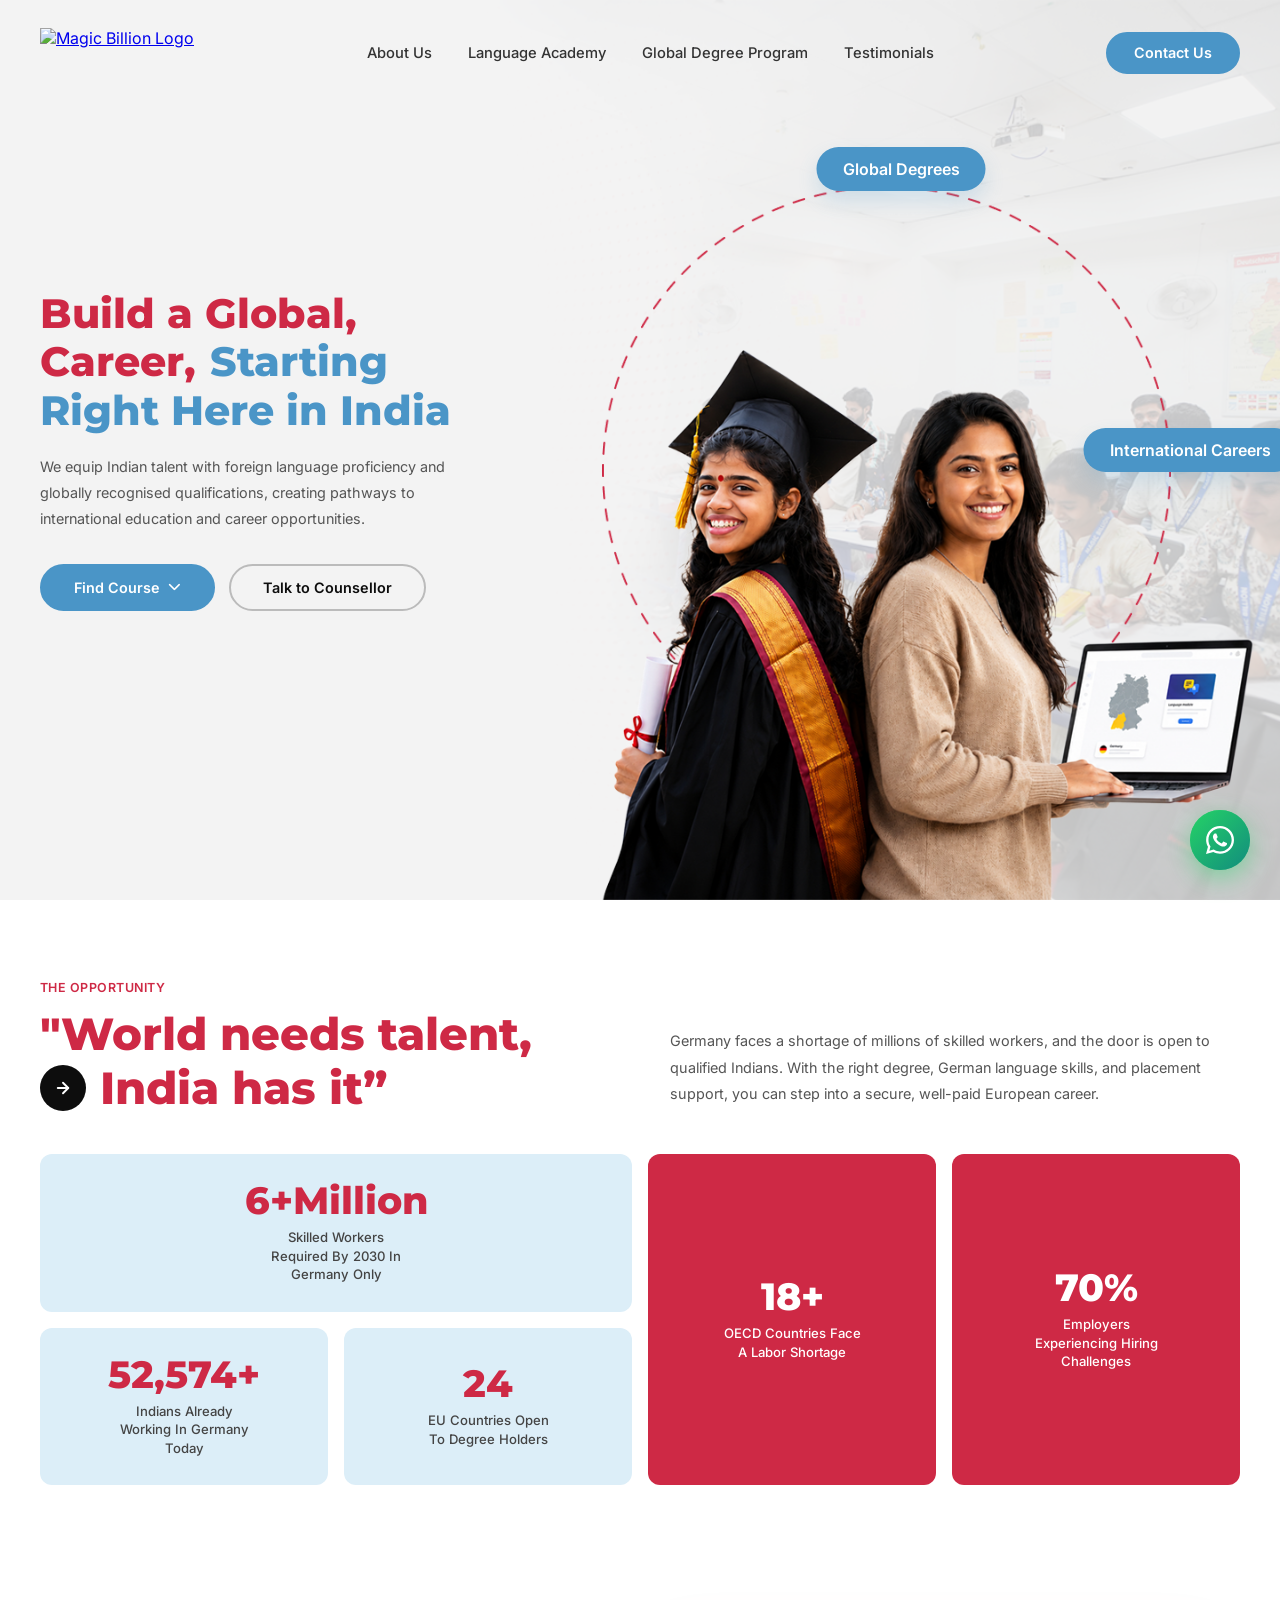
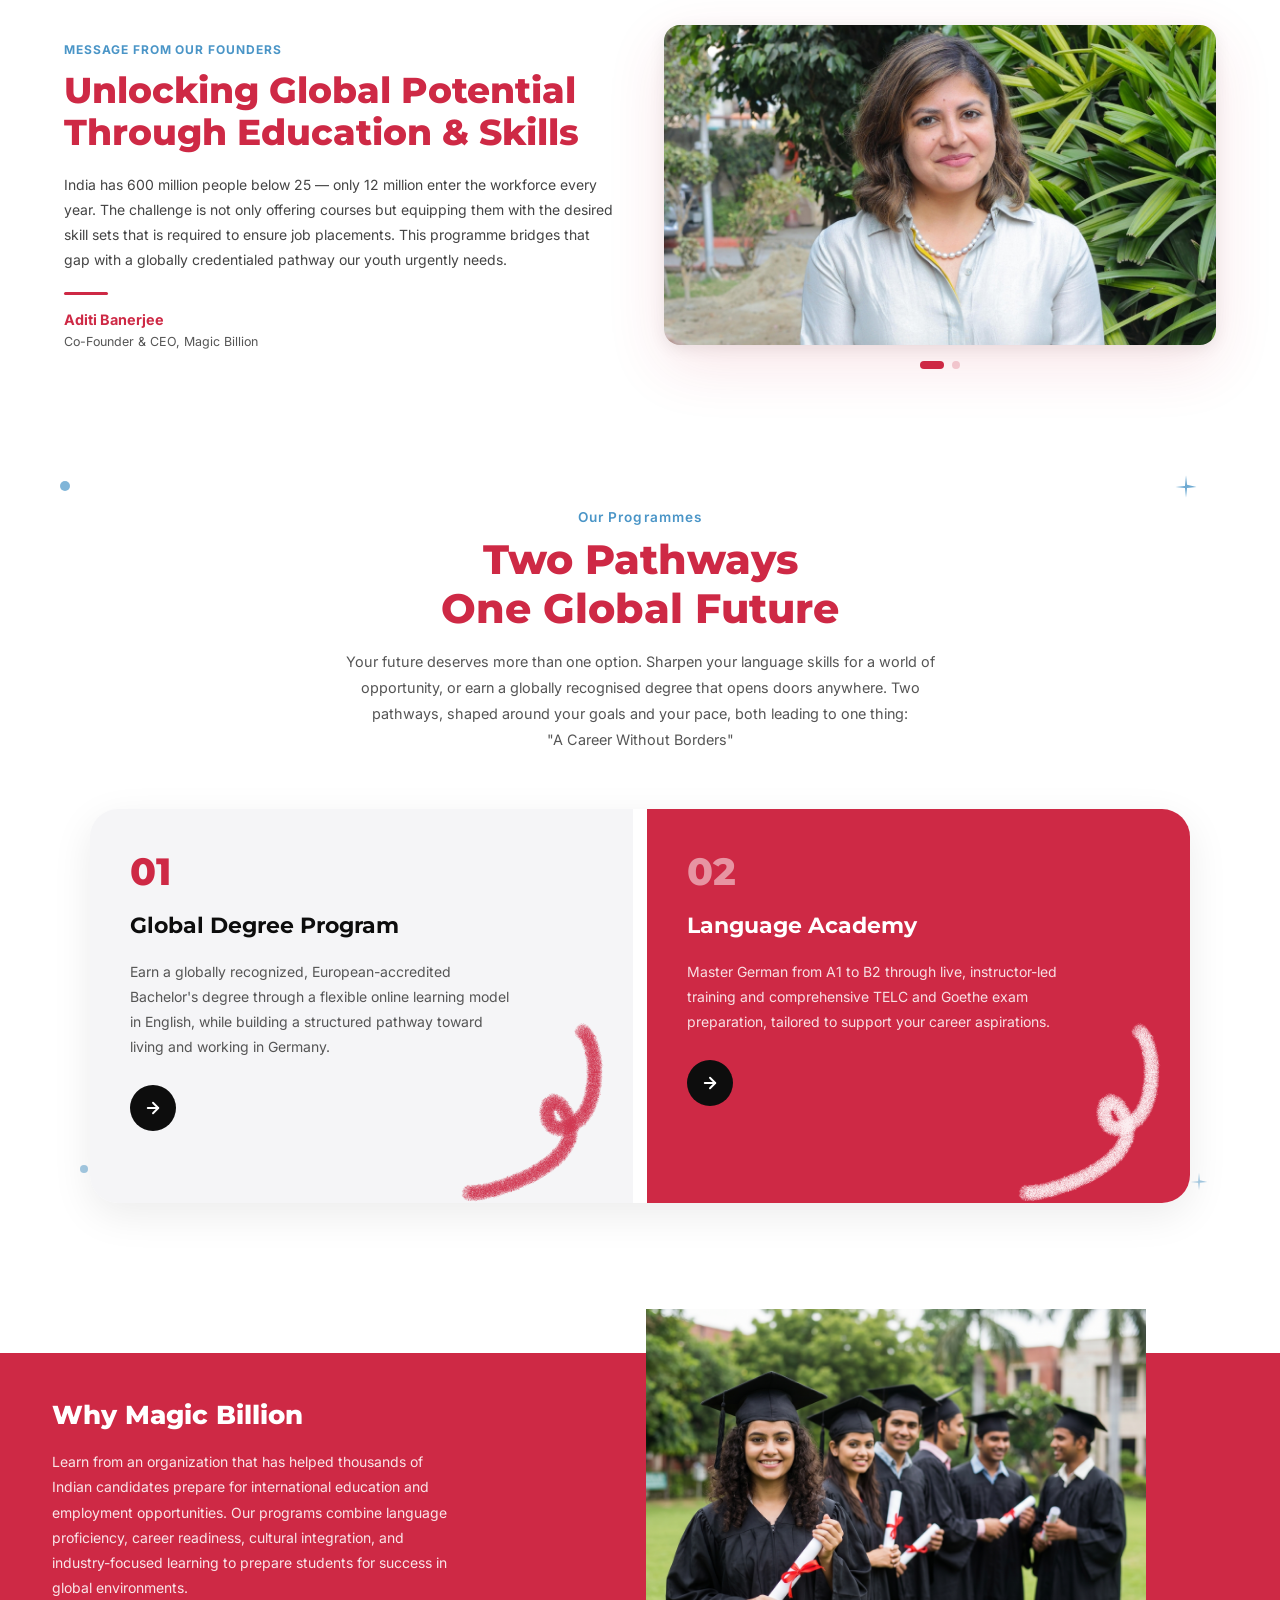
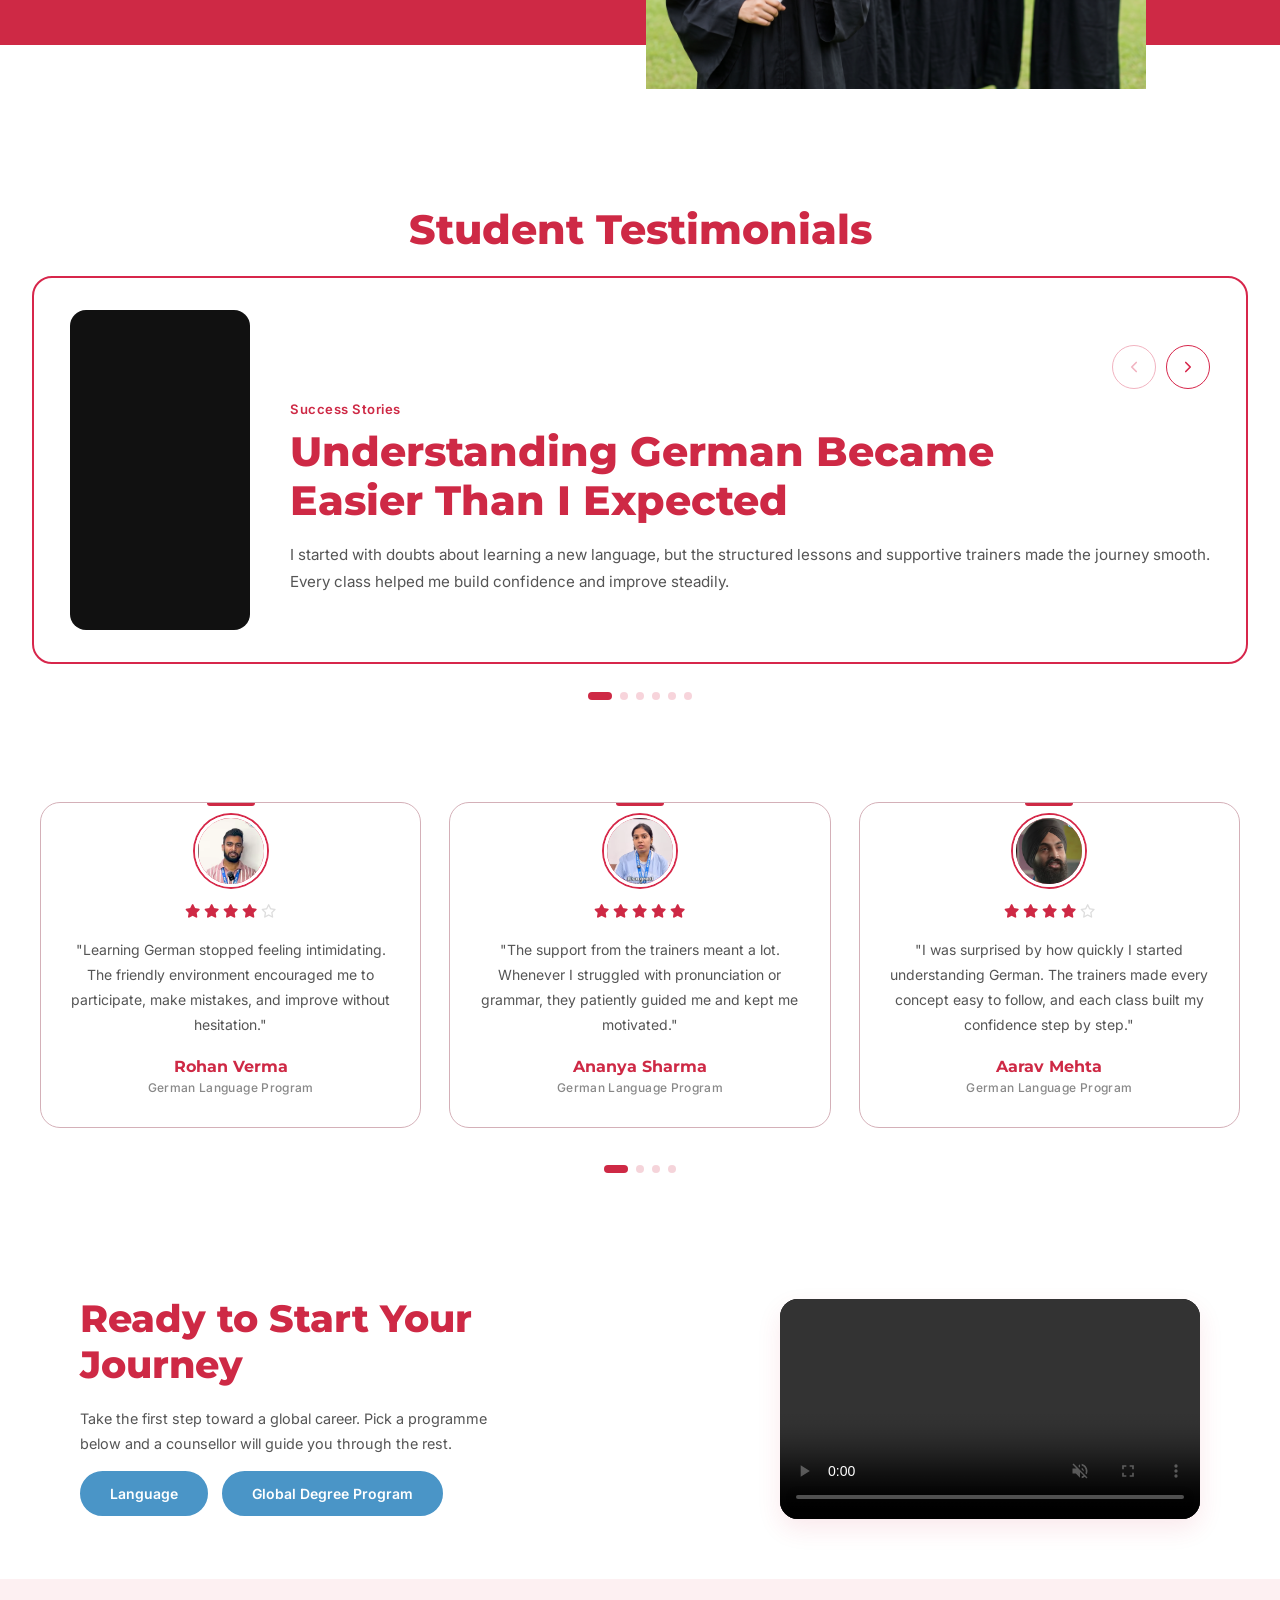
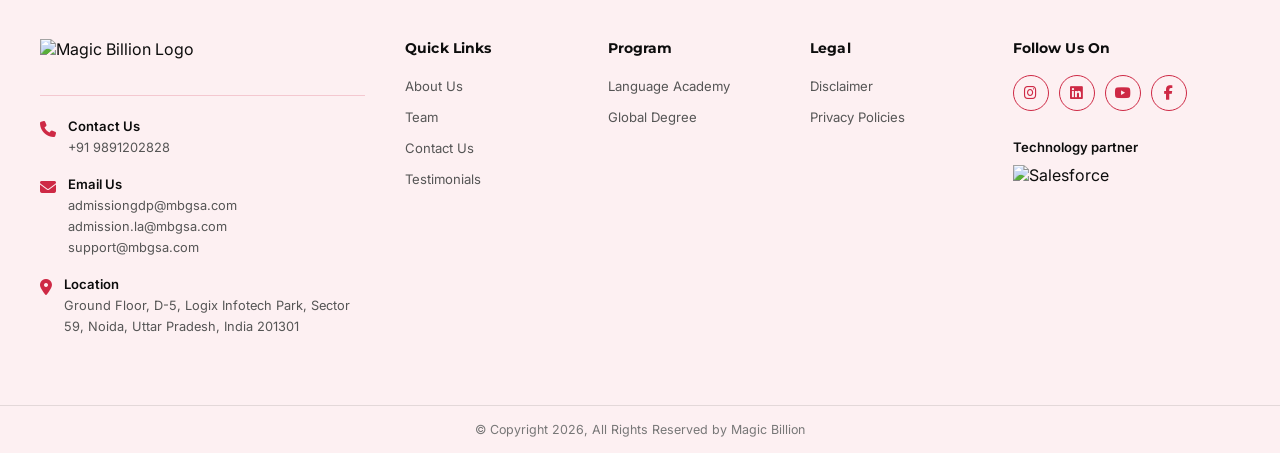
==== index.html @ 0ed4efcb "first commit" ====
<!doctype html>
<html lang="en">
  <head>
    <meta charset="UTF-8" />
    <meta name="viewport" content="width=device-width, initial-scale=1.0" />
    <title>MAGIC BILLION</title>
    <link rel="stylesheet" href="/CSS//style.css" />
    <link rel="stylesheet" href="./CSS/whatsapp.css" />
    <link rel="icon" type="image/x-icon" href="/assets/images/fab-icon2.png" />
    <!-- FontAwesome 6 (Free CDN) -->
    <link
      rel="stylesheet"
      href="https://cdnjs.cloudflare.com/ajax/libs/font-awesome/6.5.0/css/all.min.css"
      integrity="sha512-Avb2QiuDEEvB4bZJYdft2mNjVShBftLdPG8FJ0V7irTLQ8Uo0qcPxh4Plq7G5tGm0rU+1SPhVotteLpBERwTkw=="
      crossorigin="anonymous"
      referrerpolicy="no-referrer"
    />
  </head>
  <body>
    <!-- ===== NAVBAR ===== -->
    <header class="navbar" id="navbar">
      <div class="nav-container">
        <a href="/index.html" class="nav-logo">
          <img
            src="https://i.ibb.co/XxrznBX9/Layer-4.png"
            alt="Magic Billion Logo"
          />
        </a>

        <nav class="nav-links" id="navLinks">
          <a href="/about.html" class="nav-link">About Us</a>
          <a href="/language.html" class="nav-link">Language Academy</a>
          <a href="/global-degree.html" class="nav-link"
            >Global Degree Program</a
          >
          <a href="/testimonials.html" class="nav-link">Testimonials</a>
        </nav>

        <div class="nav-right">
          <a href="/contact.html" class="btn-contact">Contact Us</a>
          <button
            class="hamburger"
            id="hamburger"
            aria-label="Toggle menu"
            aria-expanded="false"
          >
            <span class="bar"></span>
            <span class="bar"></span>
            <span class="bar"></span>
          </button>
        </div>
      </div>

      <div class="mobile-menu" id="mobileMenu">
        <a href="/about.html" class="mobile-link">About Us</a>
        <a href="/language.html" class="mobile-link">Language Academy</a>
        <a href="/global-degree.html" class="mobile-link"
          >Global Degree Program</a
        >
        <a href="/testimonials.html" class="mobile-link">Testimonials</a>
        <a href="/contact.html" class="btn-contact mobile-cta">Contact Us</a>
      </div>
    </header>

    <!-- ===== HERO ===== -->
    <section class="hero" id="home">
      <img
        class="hero-bg-img"
        src="./assets/images/Hero-img-new.png"
        alt=""
        aria-hidden="true"
      />
      <div class="hero-container">
        <!-- Text content -->
        <div class="hero-content">
          <h1 class="hero-title">
            <span class="title-red">Build a Global,</span>
            <span class="title-line">
              <span class="title-red">Career, </span>
              <span class="title-blue inline-blue">Starting</span>
            </span>
            <span class="title-blue title-blue-block">Right Here in India</span>
          </h1>
          <p class="hero-desc">
            We equip Indian talent with foreign language proficiency and
            globally recognised qualifications, creating pathways to
            international education and career opportunities.
          </p>
          <div class="hero-actions">
            <div class="dropdown-wrapper">
              <button class="btn-primary dropdown-trigger">
                Find Course
                <i class="fa-solid fa-chevron-down dropdown-arrow"></i>
              </button>
              <div class="dropdown-menu">
                <a href="/language.html" class="dropdown-item"
                  >Language Academy</a
                >
                <a href="/global-degree.html" class="dropdown-item"
                  >Global Degree Program</a
                >
              </div>
            </div>
            <a href="#brochure" class="btn-outline">Talk to Counsellor</a>
          </div>
        </div>

        <!-- Absolute Images Container (matches 1440x808 logic) -->
        <div class="hero-images">
          <img
            class="hero-ellipse"
            src="./assets/images/hero-Ellipse 201.png"
            alt="Ellipse Background"
          />
          <img
            class="hero-girls"
            src="./assets/images/hero-2.png"
            alt="Students"
          />

          <div class="floating-badge badge-top">Global Degrees</div>
          <div class="floating-badge badge-bottom">International Careers</div>
        </div>
      </div>
    </section>

    <!-- ============================
     OPPORTUNITY SECTION
     ============================ -->
    <section class="opportunity" id="opportunity">
      <div class="opportunity-container">
        <div class="opportunity-top">
          <div class="opportunity-left">
            <p class="opportunity-label">The Opportunity</p>
            <h2 class="opportunity-heading">
              <span class="opp-line1"> "World needs talent,</span>
              <span class="opp-line2">
                <span class="opportunity-arrow-btn" aria-label="Learn more">
                  <svg
                    width="18"
                    height="18"
                    viewBox="0 0 24 24"
                    fill="none"
                    stroke="currentColor"
                    stroke-width="2.5"
                    stroke-linecap="round"
                    stroke-linejoin="round"
                    aria-hidden="true"
                  >
                    <line x1="5" y1="12" x2="19" y2="12" />
                    <polyline points="12 5 19 12 12 19" />
                  </svg>
                </span>
                India has it”
              </span>
            </h2>
          </div>
          <div class="opportunity-right">
            <p class="opportunity-desc">
              Germany faces a shortage of millions of skilled workers, and the
              door is open to qualified Indians. With the right degree, German
              language skills, and placement support, you can step into a
              secure, well-paid European career.
            </p>
          </div>
        </div>

        <!-- Stats Grid — data-target = final number, data-suffix = text after -->
        <div class="opportunity-stats" id="oppStats">
          <div
            class="stat-card stat-card-large"
            data-target="7"
            data-suffix="+Million"
          >
            <span class="stat-number">7+M</span>
            <span class="stat-label"
              >Skilled Workers Required By 2030 In Germany Only</span
            >
          </div>

          <div
            class="stat-card stat-red stat-card-red-tall-1"
            data-target="20"
            data-suffix="+"
          >
            <span class="stat-number">20+</span>
            <span class="stat-label">OECD Countries Face A Labor Shortage</span>
          </div>

          <div
            class="stat-card stat-red stat-card-red-tall-2"
            data-target="80"
            data-suffix="%"
          >
            <span class="stat-number">80%</span>
            <span class="stat-label"
              >Employers Experiencing Hiring Challenges</span
            >
          </div>

          <div
            class="stat-card stat-card-sm-1"
            data-target="60000"
            data-suffix="+"
          >
            <span class="stat-number">60,000+</span>
            <span class="stat-label"
              >Indians Already Working In Germany Today</span
            >
          </div>

          <div class="stat-card stat-card-sm-2" data-target="27" data-suffix="">
            <span class="stat-number">27</span>
            <span class="stat-label">EU Countries Open To Degree Holders</span>
          </div>
        </div>
      </div>
    </section>

    <!-- ============================
    FOUNDERS SECTION
    ============================ -->
    <section class="founders" id="founders">
      <div class="founders-container">
        <!-- Left: Text Content -->
        <div class="founders-content">
          <!-- Founder 1 (default visible) -->
          <div class="founder-slide active" data-founder="0">
            <p class="founders-label">Message from Our Founders</p>
            <h2 class="founders-heading">
              Unlocking Global Potential <br />Through Education & Skills
            </h2>
            <p class="founders-desc">
              India has 600 million people below 25 — only 12 million enter the
              workforce every year. The challenge is not only offering courses
              but equipping them with the desired skill sets that is required to
              ensure job placements. This programme bridges that gap with a
              globally credentialed pathway our youth urgently needs.
            </p>
            <div class="founders-divider"></div>
            <div class="founders-author">
              <p class="founders-author-name">Aditi Banerjee</p>
              <p class="founders-author-role">
                Co-Founder &amp; CEO, Magic Billion
              </p>
            </div>
          </div>

          <!-- Founder 2 (hidden initially) -->
          <div class="founder-slide" data-founder="1">
            <p class="founders-label">Message from Our Founders</p>
            <h2 class="founders-heading">From India to the World</h2>
            <p class="founders-desc">
              India’s greatest strength is its people. Through language
              training, globally recognised education pathways, and
              industry-aligned skills, MB Global Skills Academy is enabling
              Indian talent to unlock opportunities beyond borders and build
              successful global careers.
            </p>
            <div class="founders-divider"></div>
            <div class="founders-author">
              <p class="founders-author-name">Basab Banerjee</p>
              <p class="founders-author-role">Co-Founder and President</p>
            </div>
          </div>
        </div>

        <!-- Right: Image + Dots below image -->
        <div class="founders-right-col">
          <div class="founders-image-wrap">
            <img
              src="/assets/images/Homepage_Aditi.JPG.jpg"
              alt="Aditi Banerjee - Co-Founder & CEO"
              class="founders-img founder-img active"
              data-img="0"
            />
            <img
              src="/assets/images/Homepage_Basab.jpg"
              alt="Rahul Mehta - Co-Founder & COO"
              class="founders-img founder-img"
              data-img="1"
            />
          </div>

          <!-- Dots — directly under image -->
          <div class="founders-dots">
            <button
              class="founder-dot active"
              data-dot="0"
              aria-label="Founder 1"
            ></button>
            <button
              class="founder-dot"
              data-dot="1"
              aria-label="Founder 2"
            ></button>
          </div>
        </div>
      </div>
    </section>

    <!--  -->
    <!-- ===== OUR PROGRAMMES SECTION ===== -->
    <section class="programmes" id="programmes">
      <!-- Decorative bg dots & star -->
      <span class="prog-dot prog-dot--tl"></span>
      <span class="prog-star prog-star--tr"></span>
      <span class="prog-dot prog-dot--bl"></span>
      <span class="prog-star prog-star--br"></span>

      <!-- Section Header -->
      <div class="prog-header">
        <p class="prog-label">Our Programmes</p>
        <h2 class="prog-title">
          Two Pathways<br />
          One Global Future
        </h2>
        <p class="prog-desc">
          Your future deserves more than one option. Sharpen your language
          skills for a world of opportunity, or earn a globally recognised
          degree that opens doors anywhere. Two pathways, shaped around your
          goals and your pace, both leading to one thing: <br />
          "A Career Without Borders"
        </p>
      </div>

      <!-- Cards Grid -->
      <div class="prog-grid">
        <!-- Card 1 — Light -->
        <div class="prog-card prog-card--light" data-index="0">
          <span class="card-number">01</span>
          <h3 class="card-title">Global Degree Program</h3>
          <p class="card-desc">
            Earn a globally recognized, European-accredited Bachelor's degree
            through a flexible online learning model in English, while building
            a structured pathway toward living and working in Germany.
          </p>
          <a
            href="/global-degree.html"
            class="opportunity-arrow-btn"
            aria-label="Learn more"
          >
            <svg
              width="18"
              height="18"
              viewBox="0 0 24 24"
              fill="none"
              stroke="currentColor"
              stroke-width="2.5"
              stroke-linecap="round"
              stroke-linejoin="round"
              aria-hidden="true"
            >
              <line x1="5" y1="12" x2="19" y2="12" />
              <polyline points="12 5 19 12 12 19" />
            </svg>
          </a>
          <div class="card-deco card-deco--1">
            <!-- Pink (default) -->
            <img
              src="/assets/images/Vector1.png"
              alt=""
              aria-hidden="true"
              class="deco-pink"
            />
            <!-- White (hover) -->
            <img
              src="/assets//images//Vector2.png"
              alt=""
              aria-hidden="true"
              class="deco-white"
            />
          </div>
        </div>

        <!-- Card 2 — Dark Red -->
        <div class="prog-card prog-card--dark" data-index="1">
          <span class="card-number">02</span>
          <h3 class="card-title">Language Academy</h3>
          <p class="card-desc">
            Master German from A1 to B2 through live, instructor-led training
            and comprehensive TELC and Goethe exam preparation, tailored to
            support your career aspirations.
          </p>
          <a
            href="/language.html"
            class="opportunity-arrow-btn"
            aria-label="Learn more"
          >
            <svg
              width="18"
              height="18"
              viewBox="0 0 24 24"
              fill="none"
              stroke="currentColor"
              stroke-width="2.5"
              stroke-linecap="round"
              stroke-linejoin="round"
              aria-hidden="true"
            >
              <line x1="5" y1="12" x2="19" y2="12" />
              <polyline points="12 5 19 12 12 19" />
            </svg>
          </a>
          <div class="card-deco card-deco--2">
            <img src="/assets//images//Vector2.png" alt="" aria-hidden="true" />
          </div>
        </div>
      </div>
    </section>

    <!-- ===== TRAINED BY MAGIC BILLION SECTION ===== -->
    <section class="trained" id="trained">
      <div class="trained-inner">
        <!-- LEFT: Text -->
        <div class="trained-content">
          <h2 class="trained-title">Why Magic Billion</h2>
          <p class="trained-desc">
            Learn from an organization that has helped thousands of Indian
            candidates prepare for international education and employment
            opportunities. Our programs combine language proficiency, career
            readiness, cultural integration, and industry-focused learning to
            prepare students for success in global environments.
          </p>
        </div>

        <!-- RIGHT: Image overflows top & bottom -->
        <div class="trained-image-wrap">
          <div class="trained-image-card">
            <img
              src="./assets/images/Why-Magic-Billion.jpeg"
              alt="Why Magic Billion"
              loading="lazy"
              decoding="async"
            />
          </div>
        </div>
      </div>
    </section>

    <!-- ===== TESTIMONIALS SECTION HEADER ===== -->
    <div class="testi-top testi-top-home">
      <!-- <span class="testi-subtitle">REAL STUDENT EXPERIENCES</span> -->
      <h2 class="testi-title">Student Testimonials</h2>
    </div>

    <!-- ===== SUCCESS STORIES SECTION ===== -->
    <section class="success" id="success">
      <!-- Slider Wrapper -->
      <div class="success-slider-wrap">
        <div class="success-track" id="successTrack">
          <!-- Card 1 -->
          <div class="success-inner">
            <div class="success-image-wrap">
              <div class="success-image-card success-reel-card">
                <iframe
                  src="https://player.cloudinary.com/embed/?cloud_name=dzy3mvh80&public_id=IMG_3016_dtev8q&autoplay=true&muted=true"
                  allow="autoplay; encrypted-media"
                  allowfullscreen
                  loading="lazy"
                ></iframe>
              </div>
            </div>
            <div class="success-content">
              <p class="success-label">Success Stories</p>
              <h2 class="success-title">
                Understanding German Became <br />
                Easier Than I Expected
              </h2>
              <p class="success-desc">
                I started with doubts about learning a new language, but the
                structured lessons and supportive trainers made the journey
                smooth. Every class helped me build confidence and improve
                steadily.
              </p>
            </div>
          </div>

          <!-- Card 2 -->
          <div class="success-inner">
            <div class="success-image-wrap">
              <div class="success-image-card success-reel-card">
                <iframe
                  src="https://www.youtube.com/embed/yTDrbA5cePo?autoplay=0&mute=1&loop=1&playlist=yTDrbA5cePo&controls=0&rel=0&modestbranding=1"
                  allow="autoplay; encrypted-media"
                  allowfullscreen
                  loading="lazy"
                ></iframe>
              </div>
            </div>
            <div class="success-content">
              <p class="success-label">Success Stories</p>
              <h2 class="success-title">
                Trainer Support Made <br />
                All the Difference
              </h2>
              <p class="success-desc">
                Whenever I faced challenges with pronunciation or grammar, the
                trainers were there to guide me. Their encouragement kept me
                motivated and helped me stay consistent throughout the course.
              </p>
            </div>
          </div>

          <!-- Card 3 -->
          <div class="success-inner">
            <div class="success-image-wrap">
              <div class="success-image-card success-reel-card">
                <iframe
                  src="https://www.youtube.com/embed/nFE0VmYFvIM?autoplay=0&mute=1&loop=1&playlist=nFE0VmYFvIM&controls=0&rel=0&modestbranding=1"
                  allow="autoplay; encrypted-media"
                  allowfullscreen
                  loading="lazy"
                ></iframe>
              </div>
            </div>
            <div class="success-content">
              <p class="success-label">Success Stories</p>
              <h2 class="success-title">
                German No Longer <br />
                Felt Intimidating
              </h2>
              <p class="success-desc">
                The welcoming learning environment allowed me to participate
                freely and learn from mistakes. Over time, I became much more
                comfortable speaking and understanding German.
              </p>
            </div>
          </div>

          <!-- Card 4 -->
          <div class="success-inner">
            <div class="success-image-wrap">
              <div class="success-image-card success-reel-card">
                <iframe
                  src="https://www.youtube.com/embed/po0BgbBHqmY?autoplay=0&mute=1&loop=1&playlist=po0BgbBHqmY&controls=0&rel=0&modestbranding=1"
                  allow="autoplay; encrypted-media"
                  allowfullscreen
                  loading="lazy"
                ></iframe>
              </div>
            </div>
            <div class="success-content">
              <p class="success-label">Success Stories</p>
              <h2 class="success-title">
                Every Class Was <br />
                Engaging and Practical
              </h2>
              <p class="success-desc">
                The sessions were interactive, focused on real communication,
                and filled with valuable trainer feedback. Learning never felt
                repetitive, which kept me excited for every class.
              </p>
            </div>
          </div>

          <!-- Card 5 -->
          <div class="success-inner">
            <div class="success-image-wrap">
              <div class="success-image-card success-reel-card">
                <iframe
                  src="https://www.youtube.com/embed/KmkssqXBVro?autoplay=0&mute=1&loop=1&playlist=KmkssqXBVro&controls=0&rel=0&modestbranding=1"
                  allow="autoplay; encrypted-media"
                  allowfullscreen
                  loading="lazy"
                ></iframe>
              </div>
            </div>
            <div class="success-content">
              <p class="success-label">Success Stories</p>
              <h2 class="success-title">
                A Personal <br />
                Learning Experience
              </h2>
              <p class="success-desc">
                What stood out most was the genuine attention given to every
                learner. The trainers cared about our progress and provided
                guidance that made the journey feel truly personal.
              </p>
            </div>
          </div>

          <!-- Card 6 -->
          <div class="success-inner">
            <div class="success-image-wrap">
              <div class="success-image-card success-reel-card">
                <iframe
                  src="https://www.youtube.com/embed/arVuvFxpikQ?autoplay=0&mute=1&loop=1&playlist=arVuvFxpikQ&controls=0&rel=0&modestbranding=1"
                  allow="autoplay; encrypted-media"
                  allowfullscreen
                  loading="lazy"
                ></iframe>
              </div>
            </div>
            <div class="success-content">
              <p class="success-label">Success Stories</p>
              <h2 class="success-title">
                The Progress Was <br />
                Worth Every Effort
              </h2>
              <p class="success-desc">
                Looking back at where I started, the improvement is remarkable.
                With the right guidance and consistent practice, I gained the
                confidence to communicate in German effectively.
              </p>
            </div>
          </div>
        </div>
        <!-- end track -->
      </div>
      <!-- end slider-wrap -->

      <!-- Dots -->
      <div class="success-dots" id="successDots"></div>
    </section>
    <!-- ===== END SUCCESS STORIES SECTION ===== -->

    <!-- ===== TESTIMONIALS SECTION ===== -->
    <section class="testi-section" id="testimonials">
      <!-- Slider Wrapper -->
      <div class="testi-slider-wrap">
        <div class="testi-track" id="testiTrack">
          <!-- Card 1 -->
          <div class="testi-card">
            <div class="testi-avatar">
              <img src="assets/images/Rohan Verma.png" alt="Rohan Verma" />
            </div>
            <div class="testi-stars">
              <i class="fa-solid fa-star"></i><i class="fa-solid fa-star"></i>
              <i class="fa-solid fa-star"></i><i class="fa-solid fa-star"></i>
              <i class="fa-regular fa-star"></i>
            </div>
            <p class="testi-quote">
              "Learning German stopped feeling intimidating. The friendly
              environment encouraged me to participate, make mistakes, and
              improve without hesitation."
            </p>
            <h4 class="testi-name">Rohan Verma</h4>
            <span class="testi-role">German Language Program</span>
          </div>

          <!-- Card 2 -->
          <div class="testi-card">
            <div class="testi-avatar">
              <img src="assets/images/Ananya Sharma.png" alt="Ananya Sharma" />
            </div>

            <div class="testi-stars">
              <i class="fa-solid fa-star"></i><i class="fa-solid fa-star"></i>
              <i class="fa-solid fa-star"></i><i class="fa-solid fa-star"></i>
              <i class="fa-solid fa-star"></i>
            </div>
            <p class="testi-quote">
              "The support from the trainers meant a lot. Whenever I struggled
              with pronunciation or grammar, they patiently guided me and kept
              me motivated."
            </p>
            <h4 class="testi-name">Ananya Sharma</h4>
            <span class="testi-role">German Language Program</span>
          </div>

          <!-- Card 3 -->
          <div class="testi-card">
            <div class="testi-avatar">
              <img src="assets/images/Aarav Mehta.png" alt="Aarav Mehta" />
            </div>
            <div class="testi-stars">
              <i class="fa-solid fa-star"></i><i class="fa-solid fa-star"></i>
              <i class="fa-solid fa-star"></i><i class="fa-solid fa-star"></i>
              <i class="fa-regular fa-star"></i>
            </div>
            <p class="testi-quote">
              "I was surprised by how quickly I started understanding German.
              The trainers made every concept easy to follow, and each class
              built my confidence step by step."
            </p>
            <h4 class="testi-name">Aarav Mehta</h4>
            <span class="testi-role">German Language Program</span>
          </div>

          <!-- Card 4 -->
          <div class="testi-card">
            <div class="testi-avatar">
              <img src="assets/images/Priya Kapoor.png" alt="Priya Kapoor" />
            </div>

            <div class="testi-stars">
              <i class="fa-solid fa-star"></i><i class="fa-solid fa-star"></i>
              <i class="fa-solid fa-star"></i><i class="fa-solid fa-star"></i>
              <i class="fa-solid fa-star"></i>
            </div>
            <p class="testi-quote">
              "I actually looked forward to every class. The interactive
              sessions and practical speaking exercises kept me engaged
              throughout my learning journey."
            </p>
            <h4 class="testi-name">Priya Kapoor</h4>
            <span class="testi-role">German Language Program</span>
          </div>

          <!-- Card 5 -->
          <div class="testi-card">
            <div class="testi-avatar">
              <img src="assets/images/Kunal Singh.png" alt="Kunal Singh" />
            </div>

            <div class="testi-stars">
              <i class="fa-solid fa-star"></i><i class="fa-solid fa-star"></i>
              <i class="fa-solid fa-star"></i><i class="fa-solid fa-star"></i>
              <i class="fa-regular fa-star"></i>
            </div>
            <p class="testi-quote">
              "The journey felt personal, not just academic. The trainers
              genuinely cared about our progress and supported us at every
              stage."
            </p>
            <h4 class="testi-name">Kunal Singh</h4>
            <span class="testi-role">German Language Program</span>
          </div>

          <!-- Card 6 -->
          <div class="testi-card">
            <div class="testi-avatar">
              <img src="assets/images/Anmol’s.png" alt="Anmol" />
            </div>
            <div class="testi-stars">
              <i class="fa-solid fa-star"></i><i class="fa-solid fa-star"></i>
              <i class="fa-solid fa-star"></i><i class="fa-solid fa-star"></i>
              <i class="fa-solid fa-star"></i>
            </div>
            <p class="testi-quote">
              "When I compare myself to day one, the difference is incredible. I
              can now understand and communicate in German with much greater
              confidence."
            </p>
            <h4 class="testi-name">Anmol</h4>
            <span class="testi-role">German Language Program</span>
          </div>
        </div>
      </div>

      <!-- Dots only -->
      <div
        class="testi-dots"
        id="testiDots"
        aria-label="Slider navigation"
      ></div>
    </section>
    <!-- ===== END TESTIMONIALS SECTION ===== -->

    <!-- ===== READY TO START SECTION ===== -->
    <section class="journey" id="journey">
      <div class="journey-inner">
        <!-- LEFT: Text + Buttons -->
        <div class="journey-content">
          <h2 class="journey-title">Ready to Start Your Journey</h2>
          <p class="journey-desc">
            Take the first step toward a global career. Pick a programme below
            and a counsellor will guide you through the rest.
          </p>
          <!-- <p class="journey-pick">Pick a program to learn more.</p> -->
          <div class="journey-actions">
            <a href="language.html" class="journey-btn">Language</a>
            <a href="global-degree.html" class="journey-btn"
              >Global Degree Program</a
            >
          </div>
        </div>

        <!-- RIGHT: YouTube Video Card -->
        <div class="journey-card">
          <video autoplay muted loop playsinline controls class="journey-video">
            <source
              src="https://res.cloudinary.com/dpdn7kzll/video/upload/v1780924872/READY_TO_START_YOUR_JOURNEY_1_eqjsy1.mp4"
              type="video/mp4"
            />
          </video>
        </div>
      </div>
    </section>
    <!-- ===== END READY TO START SECTION ===== -->

    <!-- ===== FOOTER ===== -->
    <footer class="footer">
      <div class="footer-container">
        <!-- Col 1: Brand -->
        <div class="footer-brand">
          <div class="footer-logo-wrap">
            <img
              src="https://i.ibb.co/XxrznBX9/Layer-4.png"
              alt="Magic Billion Logo"
              class="footer-logo-img"
            />
          </div>
          <div class="footer-divider"></div>

          <div class="footer-contact-item">
            <!-- Phone icon (FontAwesome) -->
            <i class="fa-solid fa-phone footer-icon"></i>
            <div>
              <span class="footer-contact-label">Contact Us</span>
              <span class="footer-contact-val">
                <a
                  href="tel:+919891202828"
                  class="cfs-info-val"
                  style="color: inherit; text-decoration: none"
                >
                  +91 9891202828
                </a></span
              >
            </div>
          </div>
          <div class="footer-contact-item">
            <!-- Email icon (FontAwesome) -->
            <i class="fa-solid fa-envelope footer-icon"></i>
            <div>
              <span class="footer-contact-label">Email Us</span>
              <span class="footer-contact-val">
                <a
                  href="mailto:admissiongdp@mbgsa.com"
                  class="footer-email-link"
                >
                  admissiongdp@mbgsa.com </a
                ><br />
                <a
                  href="mailto:admission.la@mbgsa.com"
                  class="footer-email-link"
                >
                  admission.la@mbgsa.com </a
                ><br />
                <a href="mailto:support@mbgsa.com" class="footer-email-link">
                  support@mbgsa.com
                </a>
              </span>
            </div>
          </div>

          <div class="footer-contact-item">
            <!-- Location icon (FontAwesome) -->
            <i class="fa-solid fa-location-dot footer-icon"></i>
            <div>
              <span class="footer-contact-label">Location</span>
              <span class="footer-contact-val">
                <a
                  href="https://maps.google.com/?q=Ground+Floor+D-5+Logix+Infotech+Park+Sector+59+Noida+Uttar+Pradesh+201301"
                  target="_blank"
                  class="cfs-info-val"
                  style="color: inherit; text-decoration: none"
                >
                  Ground Floor, D-5, Logix Infotech Park, Sector 59, Noida,
                  Uttar Pradesh, India 201301
                </a>
              </span>
            </div>
          </div>
        </div>

        <!-- Col 2: Quick Links -->
        <div class="footer-col">
          <h4 class="footer-col-title">Quick Links</h4>
          <ul class="footer-list">
            <li><a href="about.html" class="footer-link">About Us</a></li>
            <li><a href="/about.html" class="footer-link">Team</a></li>
            <li><a href="contact.html" class="footer-link">Contact Us</a></li>
            <li>
              <a href="testimonials.html" class="footer-link">Testimonials</a>
            </li>
          </ul>
        </div>

        <!-- Col 3: Program -->
        <div class="footer-col">
          <h4 class="footer-col-title">Program</h4>
          <ul class="footer-list">
            <li>
              <a href="language.html" class="footer-link">Language Academy</a>
            </li>
            <li>
              <a href="global-degree.html" class="footer-link">Global Degree</a>
            </li>
          </ul>
        </div>

        <!-- Col 4: Legal -->
        <div class="footer-col">
          <h4 class="footer-col-title">Legal</h4>
          <ul class="footer-list">
            <li>
              <a href="/disclaimer.html" class="footer-link">Disclaimer</a>
            </li>
            <li>
              <a href="privacy-policies.html" class="footer-link"
                >Privacy Policies</a
              >
            </li>
          </ul>
        </div>

        <!-- Col 5: Social + Salesforce -->
        <div class="footer-col footer-col-right">
          <h4 class="footer-col-title">Follow Us On</h4>
          <div class="footer-social">
            <a
              href="https://www.instagram.com/mb_globalskillsacademy/"
              class="footer-social-link"
              aria-label="Instagram"
            >
              <i class="fa-brands fa-instagram"></i>
            </a>
            <a
              href="https://www.linkedin.com/company/magicbillion/"
              class="footer-social-link"
              aria-label="X (Twitter)"
            >
              <i class="fa-brands fa-linkedin"></i>
            </a>
            <a
              href="https://www.youtube.com/@magicbillion/playlists"
              class="footer-social-link"
              aria-label="YouTube"
            >
              <i class="fa-brands fa-youtube"></i>
            </a>
            <a
              href="https://magicbillion.in/"
              class="footer-social-link"
              aria-label="Facebook"
            >
              <i class="fa-brands fa-facebook-f"></i>
            </a>
          </div>

          <div class="footer-partner">
            <span class="footer-partner-label">Technology partner</span>
            <img
              src="https://i.ibb.co/3yfzBB2D/Salesforce-logo-copy-1.png"
              alt="Salesforce"
              class="footer-salesforce-logo"
            />
          </div>
        </div>
      </div>

      <!-- Bottom bar -->
      <div class="footer-bottom">
        <p class="footer-copy">
          © Copyright 2026, All Rights Reserved by Magic Billion
        </p>
      </div>
    </footer>

    <script src="https://cdn.jsdelivr.net/npm/gsap@3/dist/gsap.min.js"></script>
    <script>
      // Navbar scroll
      const navbar = document.getElementById("navbar");
      window.addEventListener("scroll", () => {
        navbar.classList.toggle("scrolled", window.scrollY > 20);
      });

      // Hamburger
      const hamburger = document.getElementById("hamburger");
      const mobileMenu = document.getElementById("mobileMenu");
      hamburger.addEventListener("click", () => {
        const open = mobileMenu.classList.toggle("open");
        hamburger.classList.toggle("active", open);
        hamburger.setAttribute("aria-expanded", open);
      });
      document.querySelectorAll(".mobile-link, .mobile-cta").forEach((link) => {
        link.addEventListener("click", () => {
          mobileMenu.classList.remove("open");
          hamburger.classList.remove("active");
          hamburger.setAttribute("aria-expanded", false);
        });
      });

      // Active nav link — primary (red) colour on click
      document.querySelectorAll(".nav-link, .mobile-link").forEach((link) => {
        link.addEventListener("click", function (e) {
          const text = this.textContent.trim();
          document.querySelectorAll(".nav-link").forEach((l) => {
            l.classList.toggle("active", l.textContent.trim() === text);
          });
          document.querySelectorAll(".mobile-link").forEach((l) => {
            l.classList.toggle("active", l.textContent.trim() === text);
          });
        });
      });

      // GSAP hero animations
      gsap.from(".hero-title .title-red:nth-child(1)", {
        y: 50,
        opacity: 0,
        duration: 0.8,
        ease: "power4.out",
        delay: 0.1,
      });
      gsap.from(".hero-title .title-red:nth-child(2)", {
        y: 50,
        opacity: 0,
        duration: 0.8,
        ease: "power4.out",
        delay: 0.22,
      });
      gsap.from(".hero-title .title-blue", {
        y: 50,
        opacity: 0,
        duration: 0.8,
        ease: "power4.out",
        delay: 0.34,
      });
      gsap.from(".hero-desc", {
        y: 25,
        opacity: 0,
        duration: 0.7,
        ease: "power3.out",
        delay: 0.48,
      });
      gsap.from(".hero-actions", {
        y: 25,
        opacity: 0,
        duration: 0.7,
        ease: "power3.out",
        delay: 0.6,
      });
    </script>
    <!-- 2 section -->
    <!-- ============================
    OPPORTUNITY ANIMATIONS JS
    ============================ -->
    <script>
      (function () {
        /* ---------- GSAP section animations ---------- */
        if (
          typeof gsap !== "undefined" &&
          typeof ScrollTrigger !== "undefined"
        ) {
          gsap.registerPlugin(ScrollTrigger);

          gsap.from(".opportunity-label", {
            scrollTrigger: {
              trigger: ".opportunity",
              start: "top 82%",
              once: true,
            },
            y: 20,
            opacity: 0,
            duration: 0.5,
            ease: "power3.out",
          });
          gsap.from(".opp-line1", {
            scrollTrigger: {
              trigger: ".opportunity",
              start: "top 80%",
              once: true,
            },
            x: -40,
            opacity: 0,
            duration: 0.7,
            ease: "power3.out",
            delay: 0.08,
          });
          gsap.from(".opp-line2", {
            scrollTrigger: {
              trigger: ".opportunity",
              start: "top 80%",
              once: true,
            },
            x: -40,
            opacity: 0,
            duration: 0.7,
            ease: "power3.out",
            delay: 0.18,
          });
          gsap.from(".opportunity-arrow-btn", {
            scrollTrigger: {
              trigger: ".opportunity",
              start: "top 80%",
              once: true,
            },
            scale: 0,
            opacity: 0,
            duration: 0.5,
            ease: "back.out(2.5)",
            delay: 0.28,
          });
          gsap.from(".opportunity-desc", {
            scrollTrigger: {
              trigger: ".opportunity",
              start: "top 78%",
              once: true,
            },
            y: 30,
            opacity: 0,
            duration: 0.7,
            ease: "power3.out",
            delay: 0.15,
          });
          gsap.from(".stat-card", {
            scrollTrigger: {
              trigger: "#oppStats",
              start: "top 88%",
              once: true,
            },
            y: 50,
            opacity: 0,
            duration: 0.6,
            ease: "power3.out",
            stagger: 0.1,
          });
        }

        /* ---------- Number Counter (pure JS rAF) ---------- */
        var counted = false;

        function easeOutCubic(t) {
          return 1 - Math.pow(1 - t, 3);
        }

        function formatNum(n, target) {
          if (target >= 1000) return n.toLocaleString("en-IN");
          return String(n);
        }

        function runAllCounters() {
          if (counted) return;
          counted = true;

          var cards = document.querySelectorAll("#oppStats .stat-card");
          cards.forEach(function (card) {
            var el = card.querySelector(".stat-number");
            var target = parseInt(card.getAttribute("data-target"), 10);
            var suffix = card.getAttribute("data-suffix") || "";
            var start = performance.now();
            var dur = 2000; // 2 seconds

            function tick(now) {
              var elapsed = now - start;
              var progress = Math.min(elapsed / dur, 1);
              var eased = easeOutCubic(progress);
              var current = Math.round(eased * target);
              el.textContent = formatNum(current, target) + suffix;
              if (progress < 1) {
                requestAnimationFrame(tick);
              } else {
                el.textContent = formatNum(target, target) + suffix;
              }
            }

            // Start from 0
            el.textContent = "0" + suffix;
            requestAnimationFrame(tick);
          });
        }

        /* Use IntersectionObserver — fires as soon as stats grid enters viewport */
        var statsEl = document.getElementById("oppStats");
        if (statsEl && "IntersectionObserver" in window) {
          var io = new IntersectionObserver(
            function (entries) {
              entries.forEach(function (entry) {
                if (entry.isIntersecting) {
                  // small delay so card fade-in plays first
                  setTimeout(runAllCounters, 300);
                  io.disconnect();
                }
              });
            },
            { threshold: 0.15 },
          );
          io.observe(statsEl);
        } else {
          // Fallback: just run on page load
          window.addEventListener("load", runAllCounters);
        }
      })();
    </script>

    <!-- 3  -->
    <!-- ============================
    FOUNDERS ANIMATIONS JS
    ============================ -->
    <script>
      (function () {
        var slides = document.querySelectorAll(".founder-slide");
        var images = document.querySelectorAll(".founder-img");
        var dots = document.querySelectorAll(".founder-dot");
        var imageWrap = document.querySelector(".founders-image-wrap");
        var current = 0;
        var total = slides.length;
        var timer = null;

        function goTo(idx) {
          if (idx === current) return;
          slides[current].classList.remove("active");
          images[current].classList.remove("active");
          dots[current].classList.remove("active");
          current = (idx + total) % total;
          slides[current].classList.add("active");
          images[current].classList.add("active");
          dots[current].classList.add("active");
        }

        dots.forEach(function (dot) {
          dot.addEventListener("click", function () {
            goTo(parseInt(dot.getAttribute("data-dot"), 10));
            resetTimer();
          });
        });

        /* ---- Image click — next slide ---- */
        if (imageWrap) {
          imageWrap.style.cursor = "pointer";
          imageWrap.addEventListener("click", function () {
            goTo((current + 1) % total);
            resetTimer();
          });
        }

        /* ---- Touch swipe on image ---- */
        var touchStartX = 0;
        var touchStartY = 0;

        if (imageWrap) {
          imageWrap.addEventListener(
            "touchstart",
            function (e) {
              touchStartX = e.touches[0].clientX;
              touchStartY = e.touches[0].clientY;
            },
            { passive: true },
          );

          imageWrap.addEventListener(
            "touchend",
            function (e) {
              var dx = e.changedTouches[0].clientX - touchStartX;
              var dy = e.changedTouches[0].clientY - touchStartY;
              if (Math.abs(dx) < 30 || Math.abs(dy) > Math.abs(dx)) return;
              if (dx < 0) {
                goTo((current + 1) % total); /* swipe left = next */
              } else {
                goTo((current - 1 + total) % total); /* swipe right = prev */
              }
              resetTimer();
            },
            { passive: true },
          );
        }

        function startTimer() {
          clearInterval(timer);
          timer = setInterval(function () {
            goTo((current + 1) % total);
          }, 5000);
        }
        function resetTimer() {
          clearInterval(timer);
          startTimer();
        }

        if (total > 1) startTimer();

        /* ================================================
     GSAP ANIMATIONS — bilkul same, kuch nahi badla
  ================================================ */
        if (typeof gsap === "undefined") return;
        gsap.registerPlugin(ScrollTrigger);

        var tl = gsap.timeline({
          scrollTrigger: { trigger: ".founders", start: "top 78%", once: true },
        });

        tl.from(".founders-label", {
          y: -16,
          opacity: 0,
          duration: 0.5,
          ease: "power3.out",
        })
          .from(
            ".founders-heading",
            { y: 40, opacity: 0, duration: 0.7, ease: "power4.out" },
            "-=0.25",
          )
          .from(
            ".founders-desc",
            { y: 24, opacity: 0, duration: 0.6, ease: "power3.out" },
            "-=0.4",
          )
          .from(
            ".founders-divider",
            {
              scaleX: 0,
              transformOrigin: "left center",
              duration: 0.5,
              ease: "power3.out",
            },
            "-=0.3",
          )
          .from(
            ".founders-author",
            { y: 20, opacity: 0, duration: 0.5, ease: "power3.out" },
            "-=0.25",
          )
          .from(
            ".founders-dots",
            { y: 12, opacity: 0, duration: 0.4, ease: "power3.out" },
            "-=0.2",
          )
          .from(
            ".founders-image-wrap",
            { x: 60, opacity: 0, duration: 0.9, ease: "power3.out" },
            "-=1.2",
          );

        gsap.to(".founders-img", {
          scrollTrigger: {
            trigger: ".founders-image-wrap",
            start: "top bottom",
            end: "bottom top",
            scrub: true,
          },
          scale: 1.06,
          ease: "none",
        });
      })();
    </script>

    <!-- 4 -->
    <script src="https://cdn.jsdelivr.net/npm/gsap@3/dist/gsap.min.js"></script>
    <script src="https://cdn.jsdelivr.net/npm/gsap@3/dist/ScrollTrigger.min.js"></script>

    <script>
      // ---- Navbar scroll ----
      const navbar = document.getElementById("navbar");
      window.addEventListener("scroll", () => {
        navbar.classList.toggle("scrolled", window.scrollY > 20);
      });

      // ---- Hamburger ----
      const hamburger = document.getElementById("hamburger");
      const mobileMenu = document.getElementById("mobileMenu");
      hamburger.addEventListener("click", () => {
        const open = mobileMenu.classList.toggle("open");
        hamburger.classList.toggle("active", open);
        hamburger.setAttribute("aria-expanded", open);
      });
      document.querySelectorAll(".mobile-link, .mobile-cta").forEach((link) => {
        link.addEventListener("click", () => {
          mobileMenu.classList.remove("open");
          hamburger.classList.remove("active");
          hamburger.setAttribute("aria-expanded", false);
        });
      });

      // ---- Active nav link on click ----
      document.querySelectorAll(".nav-link, .mobile-link").forEach((link) => {
        link.addEventListener("click", function () {
          const text = this.textContent.trim();
          document.querySelectorAll(".nav-link").forEach((l) => {
            l.classList.toggle("active", l.textContent.trim() === text);
          });
          document.querySelectorAll(".mobile-link").forEach((l) => {
            l.classList.toggle("active", l.textContent.trim() === text);
          });
        });
      });

      // ---- GSAP: Register ScrollTrigger ----
      gsap.registerPlugin(ScrollTrigger);

      // ---- Hero Animations ----
      gsap.from(".hero-title .title-red:nth-child(1)", {
        y: 50,
        opacity: 0,
        duration: 0.8,
        ease: "power4.out",
        delay: 0.1,
      });
      gsap.from(".hero-title .title-red:nth-child(2)", {
        y: 50,
        opacity: 0,
        duration: 0.8,
        ease: "power4.out",
        delay: 0.22,
      });
      gsap.from(".hero-title .title-blue", {
        y: 50,
        opacity: 0,
        duration: 0.8,
        ease: "power4.out",
        delay: 0.34,
      });
      gsap.from(".hero-desc", {
        y: 25,
        opacity: 0,
        duration: 0.7,
        ease: "power3.out",
        delay: 0.48,
      });
      gsap.from(".hero-actions", {
        y: 25,
        opacity: 0,
        duration: 0.7,
        ease: "power3.out",
        delay: 0.6,
      });

      // ---- Programmes Section Animations ----
      gsap.from(".prog-header", {
        scrollTrigger: { trigger: ".programmes", start: "top 80%" },
        y: 40,
        opacity: 0,
        duration: 0.9,
        ease: "power3.out",
      });

      gsap.from(".prog-card", {
        scrollTrigger: { trigger: ".prog-grid", start: "top 85%" },
        y: 60,
        opacity: 0,
        duration: 0.85,
        ease: "power3.out",
        stagger: 0.18,
      });

      gsap.from(".prog-dot, .prog-star", {
        scrollTrigger: { trigger: ".programmes", start: "top 80%" },
        scale: 0,
        opacity: 0,
        duration: 0.6,
        ease: "back.out(2)",
        stagger: 0.12,
      });

      gsap.from(".card-deco", {
        scrollTrigger: { trigger: ".prog-grid", start: "top 85%" },
        x: 40,
        opacity: 0,
        duration: 1.0,
        ease: "power3.out",
        stagger: 0.2,
        delay: 0.3,
      });
    </script>

    <!-- 5 -->
    <!-- navbar -->
    <script>
      const navbar = document.getElementById("navbar");
      window.addEventListener("scroll", () => {
        navbar.classList.toggle("scrolled", window.scrollY > 20);
      });

      // ---- Hamburger ----
      const hamburger = document.getElementById("hamburger");
      const mobileMenu = document.getElementById("mobileMenu");
      hamburger.addEventListener("click", () => {
        const open = mobileMenu.classList.toggle("open");
        hamburger.classList.toggle("active", open);
        hamburger.setAttribute("aria-expanded", open);
      });
      document.querySelectorAll(".mobile-link, .mobile-cta").forEach((link) => {
        link.addEventListener("click", () => {
          mobileMenu.classList.remove("open");
          hamburger.classList.remove("active");
          hamburger.setAttribute("aria-expanded", false);
        });
      });

      // ---- Active nav link on click ----
      document.querySelectorAll(".nav-link, .mobile-link").forEach((link) => {
        link.addEventListener("click", function () {
          const text = this.textContent.trim();
          document.querySelectorAll(".nav-link").forEach((l) => {
            l.classList.toggle("active", l.textContent.trim() === text);
          });
          document.querySelectorAll(".mobile-link").forEach((l) => {
            l.classList.toggle("active", l.textContent.trim() === text);
          });
        });
      });

      // ---- GSAP: Register ScrollTrigger ----
      gsap.registerPlugin(ScrollTrigger);

      // ---- Hero Animations ----
      gsap.from(".hero-title .title-red:nth-child(1)", {
        y: 50,
        opacity: 0,
        duration: 0.8,
        ease: "power4.out",
        delay: 0.1,
      });
      gsap.from(".hero-title .title-red:nth-child(2)", {
        y: 50,
        opacity: 0,
        duration: 0.8,
        ease: "power4.out",
        delay: 0.22,
      });
      gsap.from(".hero-title .title-blue", {
        y: 50,
        opacity: 0,
        duration: 0.8,
        ease: "power4.out",
        delay: 0.34,
      });
      gsap.from(".hero-desc", {
        y: 25,
        opacity: 0,
        duration: 0.7,
        ease: "power3.out",
        delay: 0.48,
      });
      gsap.from(".hero-actions", {
        y: 25,
        opacity: 0,
        duration: 0.7,
        ease: "power3.out",
        delay: 0.6,
      });

      // ---- Programmes Section Animations ----
      gsap.from(".prog-header", {
        scrollTrigger: { trigger: ".programmes", start: "top 80%" },
        y: 40,
        opacity: 0,
        duration: 0.9,
        ease: "power3.out",
      });
      gsap.from(".prog-card", {
        scrollTrigger: { trigger: ".prog-grid", start: "top 85%" },
        y: 60,
        opacity: 0,
        duration: 0.85,
        ease: "power3.out",
        stagger: 0.18,
      });
      gsap.from(".prog-dot, .prog-star", {
        scrollTrigger: { trigger: ".programmes", start: "top 80%" },
        scale: 0,
        opacity: 0,
        duration: 0.6,
        ease: "back.out(2)",
        stagger: 0.12,
      });
      gsap.from(".card-deco", {
        scrollTrigger: { trigger: ".prog-grid", start: "top 85%" },
        x: 40,
        opacity: 0,
        duration: 1.0,
        ease: "power3.out",
        stagger: 0.2,
        delay: 0.3,
      });

      // ---- Trained by Magic Billion Animations ----
      gsap.from(".trained-inner", {
        scrollTrigger: { trigger: ".trained", start: "top 82%" },
        y: 50,
        opacity: 0,
        duration: 0.9,
        ease: "power3.out",
      });
      gsap.from(".trained-content", {
        scrollTrigger: { trigger: ".trained", start: "top 80%" },
        x: -40,
        opacity: 0,
        duration: 0.85,
        ease: "power3.out",
        delay: 0.15,
      });
      gsap.from(".trained-image-card", {
        scrollTrigger: { trigger: ".trained", start: "top 80%" },
        x: 50,
        opacity: 0,
        duration: 1.0,
        ease: "power3.out",
        delay: 0.25,
      });
    </script>

    <!-- 6 -->
    <!-- SUCCESS STORIES SECTION -->
    <script>
      (function () {
        "use strict";

        const track = document.getElementById("successTrack");
        const dotsWrap = document.getElementById("successDots");

        if (!track || !dotsWrap) return;

        const slides = Array.from(track.querySelectorAll(".success-inner"));
        const TOTAL = slides.length;

        let current = 0;

        /* ── Store original iframe src on init ── */
        slides.forEach((slide) => {
          const iframe = slide.querySelector("iframe");
          if (iframe && !iframe.getAttribute("data-src")) {
            iframe.setAttribute("data-src", iframe.src);
          }
        });

        /* ── Set slide widths ── */
        function updateSizes() {
          const w = track.parentElement.offsetWidth;
          slides.forEach((s) => {
            s.style.width = w + "px";
            s.style.minWidth = w + "px";
          });
        }

        /* ── Go to slide ── */
        function goTo(idx) {
          if (idx < 0) idx = TOTAL - 1;
          if (idx >= TOTAL) idx = 0;
          current = idx;

          const w = track.parentElement.offsetWidth;
          track.style.transform = "translateX(-" + current * w + "px)";

          updateDots();
          updateArrows();
          handleIframes();
        }

        /* ── Play only active slide iframe, pause others ── */
        function handleIframes() {
          slides.forEach((slide, i) => {
            const iframe = slide.querySelector("iframe");
            if (!iframe) return;

            const baseSrc = iframe.getAttribute("data-src") || iframe.src;

            if (i === current) {
              const activeSrc = baseSrc.includes("autoplay=0")
                ? baseSrc.replace("autoplay=0", "autoplay=1")
                : baseSrc;
              if (iframe.src !== activeSrc) iframe.src = activeSrc;
            } else {
              const pausedSrc = baseSrc.includes("autoplay=1")
                ? baseSrc.replace("autoplay=1", "autoplay=0")
                : baseSrc;
              if (iframe.src !== pausedSrc) iframe.src = pausedSrc;
            }
          });
        }

        /* ── Build Arrow Buttons inside first slide's .success-content ── */
        function buildArrows() {
          slides.forEach((slide, i) => {
            const content = slide.querySelector(".success-content");
            if (!content) return;

            const arrowWrap = document.createElement("div");
            arrowWrap.className = "success-arrows";

            /* Prev Button */
            const prevBtn = document.createElement("button");
            prevBtn.className = "success-arrow-btn success-arrow-prev";
            prevBtn.setAttribute("aria-label", "Previous slide");
            prevBtn.innerHTML = `<svg viewBox="0 0 24 24"><polyline points="15 18 9 12 15 6"/></svg>`;
            prevBtn.addEventListener("click", () => goTo(current - 1));

            /* Next Button */
            const nextBtn = document.createElement("button");
            nextBtn.className = "success-arrow-btn success-arrow-next";
            nextBtn.setAttribute("aria-label", "Next slide");
            nextBtn.innerHTML = `<svg viewBox="0 0 24 24"><polyline points="9 6 15 12 9 18"/></svg>`;
            nextBtn.addEventListener("click", () => goTo(current + 1));

            arrowWrap.appendChild(prevBtn);
            arrowWrap.appendChild(nextBtn);
            content.prepend(arrowWrap);
          });
        }

        /* ── Update arrow disabled state ── */
        function updateArrows() {
          document.querySelectorAll(".success-arrow-prev").forEach((btn) => {
            btn.disabled = current === 0;
          });
          document.querySelectorAll(".success-arrow-next").forEach((btn) => {
            btn.disabled = current === TOTAL - 1;
          });
        }

        /* ── Dots ── */
        function buildDots() {
          dotsWrap.innerHTML = "";
          for (let i = 0; i < TOTAL; i++) {
            const btn = document.createElement("button");
            btn.className = "success-dot" + (i === 0 ? " active" : "");
            btn.setAttribute("aria-label", "Go to slide " + (i + 1));
            btn.addEventListener("click", () => goTo(i));
            dotsWrap.appendChild(btn);
          }
        }

        function updateDots() {
          dotsWrap.querySelectorAll(".success-dot").forEach((d, i) => {
            d.classList.toggle("active", i === current);
          });
        }

        /* ── Touch swipe ── */
        let touchStartX = 0;
        track.addEventListener(
          "touchstart",
          (e) => {
            touchStartX = e.changedTouches[0].screenX;
          },
          { passive: true },
        );
        track.addEventListener(
          "touchend",
          (e) => {
            const diff = touchStartX - e.changedTouches[0].screenX;
            if (Math.abs(diff) > 40) goTo(diff > 0 ? current + 1 : current - 1);
          },
          { passive: true },
        );

        /* ── Resize ── */
        let resizeTimer;
        window.addEventListener("resize", () => {
          clearTimeout(resizeTimer);
          resizeTimer = setTimeout(() => {
            updateSizes();
            goTo(current);
          }, 200);
        });

        /* ── GSAP scroll animation (if GSAP available) ── */
        if (
          typeof gsap !== "undefined" &&
          typeof ScrollTrigger !== "undefined"
        ) {
          gsap.from(".success-slider-wrap", {
            scrollTrigger: { trigger: ".success", start: "top 82%" },
            y: 40,
            opacity: 0,
            duration: 0.9,
            ease: "power3.out",
          });
        }

        /* ── Init ── */
        updateSizes();
        buildArrows();
        buildDots();
        goTo(0);
      })();
    </script>

    <!-- 7 -->
    <script>
      (function () {
        "use strict";

        const track = document.getElementById("testiTrack");
        const dotsWrap = document.getElementById("testiDots");
        const section = document.querySelector(".testi-section");
        const testiTop = document.querySelector(".testi-top");

        if (!track || !dotsWrap) return;

        const cards = Array.from(track.querySelectorAll(".testi-card"));
        const TOTAL = cards.length; // 6

        let currentIndex = 0;
        let autoTimer = null;
        let isPaused = false;
        let cardW = 0;
        let GAP = 28;

        /* ── Responsive helpers ── */
        function getPerView() {
          const w = window.innerWidth;
          if (w > 1024) return 3;
          if (w > 640) return 2;
          return 1;
        }

        function getTotalSlides() {
          /* slide 1 card at a time; last valid index shows last card on right edge */
          return TOTAL - getPerView() + 1;
        }

        /* ── Size cards ── */
        function updateSizes() {
          const pv = getPerView();
          GAP = pv === 1 ? 16 : 28;
          const wrap = track.parentElement.offsetWidth;
          cardW = (wrap - GAP * (pv - 1)) / pv;

          track.style.gap = GAP + "px";
          cards.forEach((c) => {
            c.style.width = cardW + "px";
            c.style.minWidth = cardW + "px";
            c.style.flex = "0 0 " + cardW + "px";
          });
        }

        /* ── Move to index (1 card at a time) ── */
        function goTo(idx) {
          const total = getTotalSlides();
          /* wrap around */
          if (idx < 0) idx = total - 1;
          if (idx >= total) idx = 0;
          currentIndex = idx;

          const offset = currentIndex * (cardW + GAP);
          track.style.transform = "translateX(-" + offset + "px)";
          updateDots();
        }

        /* ── Dots (one per slide position) ── */
        function buildDots() {
          dotsWrap.innerHTML = "";
          const total = getTotalSlides();
          for (let i = 0; i < total; i++) {
            const btn = document.createElement("button");
            btn.className = "testi-dot" + (i === 0 ? " active" : "");
            btn.setAttribute("aria-label", "Go to slide " + (i + 1));
            btn.addEventListener("click", () => {
              goTo(i);
              resetAuto();
            });
            dotsWrap.appendChild(btn);
          }
        }

        function updateDots() {
          const dots = dotsWrap.querySelectorAll(".testi-dot");
          dots.forEach((d, i) =>
            d.classList.toggle("active", i === currentIndex),
          );
        }

        /* ── Auto-play ── */
        function startAuto() {
          clearInterval(autoTimer);
          autoTimer = setInterval(() => {
            if (!isPaused) goTo(currentIndex + 1);
          }, 4000);
        }

        function resetAuto() {
          clearInterval(autoTimer);
          startAuto();
        }

        /* ── Pause on hover ── */
        const wrap = document.querySelector(".testi-slider-wrap");
        if (wrap) {
          wrap.addEventListener("mouseenter", () => (isPaused = true));
          wrap.addEventListener("mouseleave", () => (isPaused = false));
        }

        /* ── Touch swipe ── */
        let touchStartX = 0;
        track.addEventListener(
          "touchstart",
          (e) => {
            touchStartX = e.changedTouches[0].screenX;
          },
          { passive: true },
        );
        track.addEventListener(
          "touchend",
          (e) => {
            const diff = touchStartX - e.changedTouches[0].screenX;
            if (Math.abs(diff) > 40) {
              goTo(diff > 0 ? currentIndex + 1 : currentIndex - 1);
              resetAuto();
            }
          },
          { passive: true },
        );

        /* ── Resize ── */
        let resizeTimer;
        window.addEventListener("resize", () => {
          clearTimeout(resizeTimer);
          resizeTimer = setTimeout(() => {
            updateSizes();
            buildDots();
            goTo(0);
          }, 200);
        });

        /* ── Header fade-in (IntersectionObserver) ── */
        if (testiTop) {
          new IntersectionObserver(
            (entries) => {
              entries.forEach((e) => {
                if (e.isIntersecting) {
                  e.target.classList.add("is-visible");
                }
              });
            },
            { threshold: 0.2 },
          ).observe(testiTop);
        }

        /* ── Init ── */
        updateSizes();
        buildDots();
        goTo(0);
        startAuto();
      })();
    </script>

    <!-- 8 -->
    <!-- Ready to Start Your Journey -->
    <script>
      gsap.from(".journey-content", {
        scrollTrigger: { trigger: ".journey", start: "top 82%", once: true },
        x: -50,
        opacity: 0,
        duration: 0.9,
        ease: "power3.out",
        clearProps: "all",
      });
      gsap.from(".journey-card", {
        scrollTrigger: { trigger: ".journey", start: "top 82%", once: true },
        x: window.innerWidth <= 768 ? 0 : 50,
        y: window.innerWidth <= 768 ? 40 : 0,
        opacity: 0,
        duration: 0.9,
        ease: "power3.out",
        delay: 0.15,
        clearProps: "all",
      });
    </script>

    <!-- Hero Dropdown Script -->
    <script>
      (function () {
        const trigger = document.querySelector(".dropdown-trigger");
        const wrapper = document.querySelector(".dropdown-wrapper");

        if (trigger && wrapper) {
          trigger.addEventListener("click", function (e) {
            e.stopPropagation();
            wrapper.classList.toggle("active");
          });

          document.addEventListener("click", function () {
            wrapper.classList.remove("active");
          });
        }
      })();
    </script>

    <script src="/assets/js/brochure-modal.js"></script>

    <!-- Floating WhatsApp Widget -->
    <a
      href="https://wa.me/919891202828"
      class="whatsapp-float"
      target="_blank"
      rel="noopener noreferrer"
      aria-label="Chat on WhatsApp"
    >
      <span class="whatsapp-tooltip">Chat with us</span>
      <div class="whatsapp-icon-wrapper">
        <svg viewBox="0 0 448 512" class="whatsapp-svg">
          <path
            d="M380.9 97.1C339 55.1 283.2 32 223.9 32c-122.4 0-222 99.6-222 222 0 39.1 10.2 77.3 29.6 111L0 480l117.7-30.9c32.4 17.7 68.9 27 106.1 27h.1c122.3 0 224.1-99.6 224.1-222 0-59.3-25.2-115-67.1-157zm-157 341.6c-33.2 0-65.7-8.9-94-25.7l-6.7-4-69.8 18.3L72 359.2l-4.4-7c-18.5-29.4-28.2-63.3-28.2-98.2 0-101.7 82.8-184.5 184.6-184.5 49.3 0 95.6 19.2 130.4 54.1 34.8 34.9 56.2 81.2 56.1 130.5 0 101.8-84.9 184.6-186.6 184.6zm101.2-138.2c-5.5-2.8-32.8-16.2-37.9-18-5.1-1.9-8.8-2.8-12.5 2.8-3.7 5.6-14.3 18-17.6 21.8-3.2 3.7-6.5 4.2-12 1.4-32.6-16.3-54-29.1-75.5-66-5.7-9.8 5.7-9.1 16.3-30.3 1.8-3.7.9-6.9-.5-9.7-1.4-2.8-12.5-30.1-17.1-41.2-4.5-10.8-9.1-9.3-12.5-9.5-3.2-.2-6.9-.2-10.6-.2-3.7 0-9.7 1.4-14.8 6.9-5.1 5.6-19.4 19-19.4 46.3 0 27.3 19.9 53.7 22.6 57.4 2.8 3.7 39.1 59.7 94.8 83.8 35.2 15.2 49 16.5 66.6 13.9 10.7-1.6 32.8-13.4 37.4-26.4 4.6-13 4.6-24.1 3.2-26.4-1.3-2.5-5-3.9-10.5-6.6z"
          />
        </svg>
      </div>
      <div class="whatsapp-pulse"></div>
    </a>
  </body>
</html>
---- CSS/style.css ----
@import url("https://fonts.googleapis.com/css2?family=Inter:wght@300;400;500;600;700&family=Montserrat:wght@300;400;500;600;700;800&display=swap");

:root {
  --primary: #ce2945;
  --secondary: #4a95c7;
  --thirdary: #37748c;
  --dark: #0d0d0d;
  --light: #f0f0f0;
  --white: #ffffff;
  --heading-font: "Montserrat", sans-serif;
  --body-font: "Inter", sans-serif;
  --transition: all 0.4s ease;
}

* {
  margin: 0;
  padding: 0;
  box-sizing: border-box;
}
html {
  scroll-behavior: smooth;
}
body {
  font-family: var(--body-font);
  background: var(--white);
  color: var(--dark);
  overflow-x: hidden;
}

/* ============================
   NAVBAR
============================ */
.navbar {
  position: fixed;
  top: 0;
  left: 0;
  width: 100%;
  z-index: 1000;
  padding-top: 18px;
  background: transparent;
  transition:
    background 0.3s ease,
    box-shadow 0.3s ease;
}
.navbar.scrolled {
  background: #ffffff;
  box-shadow: 0 4px 20px rgba(0, 0, 0, 0.1);
}

.nav-container {
  max-width: 1280px;
  margin: 0 auto;
  padding: 0 40px;
  height: 70px;
  display: flex;
  align-items: center;
  justify-content: space-between;
}

.nav-logo {
  flex-shrink: 0;
  display: flex;
  align-items: center;
}
.nav-logo img {
  height: 50px;
  width: auto;
  display: block;
}

.nav-links {
  display: flex;
  align-items: center;
  gap: 4px;
  flex: 1;
  justify-content: center;
}

.nav-link {
  font-family: var(--body-font);
  font-size: 0.92rem;
  font-weight: 500;
  color: #333;
  text-decoration: none;
  white-space: nowrap;
  padding: 7px 16px;
  transition: color 0.25s ease;
}
.nav-link:hover {
  color: var(--secondary);
}
/* active = primary (red/pink) */
.nav-link.active {
  color: var(--primary);
  font-weight: 600;
}

.nav-right {
  flex-shrink: 0;
  display: flex;
  align-items: center;
  gap: 12px;
}

.btn-contact {
  font-family: var(--body-font);
  font-size: 0.9rem;
  font-weight: 600;
  color: var(--white);
  background: var(--secondary);
  padding: 10px 26px;
  border-radius: 50px;
  text-decoration: none;
  border: 2px solid var(--secondary);
  transition: var(--transition);
  white-space: nowrap;
  display: inline-block;
  line-height: 1.2;
}
.btn-contact:hover {
  background: transparent;
  color: var(--secondary);
}

/* Hamburger */
.hamburger {
  display: none;
  flex-direction: column;
  justify-content: center;
  align-items: center;
  gap: 5px;
  width: 40px;
  height: 40px;
  background: none;
  border: none;
  cursor: pointer;
  padding: 4px;
  border-radius: 8px;
}
.hamburger:hover {
  background: rgba(0, 0, 0, 0.05);
}
.bar {
  display: block;
  width: 24px;
  height: 2px;
  background: var(--dark);
  border-radius: 2px;
  transition: var(--transition);
  transform-origin: center;
}
.hamburger.active .bar:nth-child(1) {
  transform: translateY(7px) rotate(45deg);
}
.hamburger.active .bar:nth-child(2) {
  opacity: 0;
  transform: scaleX(0);
}
.hamburger.active .bar:nth-child(3) {
  transform: translateY(-7px) rotate(-45deg);
}

/* Mobile Drawer */
.mobile-menu {
  display: none;
  flex-direction: column;
  background: var(--white);
  border-top: 1px solid rgba(0, 0, 0, 0.08);
  max-height: 0;
  overflow: hidden;
  transition:
    max-height 0.4s ease,
    padding 0.3s ease;
}
.mobile-menu.open {
  max-height: 400px;
  padding: 12px 0 20px;
}
.mobile-link {
  font-family: var(--body-font);
  font-size: 1rem;
  font-weight: 500;
  color: var(--dark);
  text-decoration: none;
  padding: 14px 32px;
  transition:
    color 0.2s,
    background 0.2s;
}
.mobile-link:hover {
  color: var(--secondary);
  background: rgba(74, 149, 199, 0.05);
}
.mobile-link.active {
  color: var(--primary);
  font-weight: 600;
}
.mobile-cta {
  margin: 12px 32px 0;
  text-align: center;
  padding: 12px 24px;
}

/* ============================
   HERO
============================ */
.hero {
  position: relative;
  width: 100%;
  height: 80px;
  min-height: 100vh;
  display: flex;
  align-items: center;
  overflow: hidden;
  background-color: var(--light);
}

.hero-bg-img {
  position: absolute;
  top: 0;
  left: 0;
  width: 100%;
  height: 100%;
  object-fit: cover;
  opacity: 0.2;
  z-index: 0;
}

.hero-container {
  max-width: 1280px;
  margin: 0 auto;
  padding: 0 40px;
  display: flex;
  align-items: center;
  justify-content: space-between;
  width: 100%;
  height: 100%;
  position: relative;
  z-index: 2;
}

.hero-content {
  width: 50%;
  max-width: 600px;
  padding-right: 20px;
  z-index: 3;
}

.hero-images {
  position: absolute;
  top: 0;
  left: 0;
  width: 100%;
  height: 100%;
  pointer-events: none;
}

.hero-ellipse {
  position: absolute;
  top: 17%;
  left: 47%;
  width: 44.5%;
  height: 70.6%;
  object-fit: contain;
  z-index: 1;
}

.hero-girls {
  position: absolute;
  bottom: 0;
  /* right: -5.5%; */
  width: 100%;
  height: 100%;
  object-fit: contain;
  object-position: bottom right;
  z-index: 2;
  pointer-events: none;
}

.floating-badge {
  position: absolute;
  background: var(--secondary);
  color: var(--white);
  padding: 12px 26px;
  border-radius: 50px;
  font-family: var(--body-font);
  font-weight: 600;
  font-size: 1rem;
  z-index: 3;
  box-shadow: 0 10px 20px rgba(74, 149, 199, 0.2);
  white-space: nowrap;
  pointer-events: auto;
}

.badge-top {
  top: 18.77%;
  left: 70.4%;
  transform: translate(-50%, -50%);
}

.badge-bottom {
  top: 50%;
  left: 93%;
  transform: translate(-50%, -50%);
}

.hero-title span {
  white-space: nowrap;
}
/* ---- TITLE: exactly 3 lines, big font ---- */
.hero-title {
  font-family: var(--heading-font);
  /* font-size: clamp(2.5rem, 4vw, 4.5rem); */
  font-size: clamp(2rem, 3.2vw, 3.6rem);

  font-weight: 800;
  line-height: 1.18;
  margin-bottom: 20px;
}
.title-red {
  color: var(--primary);
  display: block;
}
.title-blue {
  color: var(--secondary);
  display: block;
}

.hero-desc {
  font-size: 0.9rem;
  color: #555;
  line-height: 1.8;
  margin-bottom: 32px;
  max-width: 420px;
}

.hero-actions {
  display: flex;
  align-items: center;
  gap: 14px;
  flex-wrap: wrap;
}

.btn-primary {
  font-family: var(--body-font);
  font-size: 0.9rem;
  font-weight: 600;
  color: var(--white);
  background: var(--secondary);
  padding: 13px 32px;
  border-radius: 50px;
  text-decoration: none;
  border: 2px solid var(--secondary);
  transition: var(--transition);
  display: inline-block;
}
.btn-primary:hover {
  background: transparent;
  color: var(--secondary);
}

/* Hero dropdown styles */
.dropdown-wrapper {
  position: relative;
  display: inline-block;
}

.dropdown-trigger {
  display: inline-flex;
  align-items: center;
  gap: 8px;
  cursor: pointer;
  outline: none;
}

.dropdown-arrow {
  font-size: 0.8rem;
  transition: transform 0.3s ease;
}

.dropdown-wrapper.active .dropdown-arrow {
  transform: rotate(180deg);
}

.dropdown-menu {
  position: absolute;
  top: 100%;
  left: 0;
  margin-top: 8px;
  background: var(--white);
  border-radius: 12px;
  box-shadow: 0 10px 30px rgba(0, 0, 0, 0.1);
  border: 1px solid #e8e8e8;
  min-width: 240px;
  opacity: 0;
  visibility: hidden;
  transform: translateY(10px);
  transition:
    opacity 0.3s ease,
    transform 0.3s ease,
    visibility 0.3s ease;
  z-index: 100;
  overflow: hidden;
}

.dropdown-wrapper.active .dropdown-menu {
  opacity: 1;
  visibility: visible;
  transform: translateY(0);
}

.dropdown-item {
  display: block;
  padding: 12px 20px;
  color: var(--dark);
  text-decoration: none;
  font-family: var(--body-font);
  font-size: 0.9rem;
  font-weight: 500;
  transition:
    background 0.2s ease,
    color 0.2s ease;
  text-align: left;
}

.dropdown-item:hover {
  background: rgba(74, 149, 199, 0.1);
  color: var(--secondary);
}

.btn-outline {
  font-family: var(--body-font);
  font-size: 0.9rem;
  font-weight: 600;
  color: var(--dark);
  background: transparent;
  padding: 13px 32px;
  border-radius: 50px;
  text-decoration: none;
  border: 2px solid #bbb;
  transition: var(--transition);
  display: inline-block;
}
.btn-outline:hover {
  border-color: var(--dark);
  background: var(--dark);
  color: var(--white);
}

.title-line {
  display: flex;
  align-items: baseline;
  gap: 14px;
}

.inline-blue {
  white-space: nowrap;
}

.title-blue-block {
  display: block;
}

/* ============================
   RESPONSIVE
============================ */
@media (max-width: 1280px) {
  .hero-content {
    padding: 0;
  }
}

/* ---- LARGE TABLET / SMALL DESKTOP ---- */
@media (max-width: 1024px) {
  .nav-links {
    gap: 0;
  }
  .nav-link {
    padding: 7px 10px;
    font-size: 0.84rem;
  }

  .hero {
    height: auto;
    min-height: 100vh;
    padding-top: 90px;
    padding-bottom: 0;
    overflow: visible;
  }

  .hero-container {
    flex-direction: column;
    align-items: center;
    gap: 0;
    height: auto;
    padding-top: 20px;
    margin-top: 0;
  }

  .hero-content {
    width: 100%;
    max-width: 600px;
    padding: 0;
    text-align: center;
    z-index: 3;
  }

  .title-line {
    justify-content: center;
  }

  .hero-actions {
    justify-content: center;
  }

  .hero-desc {
    margin-left: auto;
    margin-right: auto;
  }

  /* ---- Image block: relative container below text ---- */
  .hero-images {
    position: relative;
    width: 100%;
    max-width: 700px;
    height: auto;
    margin-top: 32px;
    pointer-events: none;
    overflow: hidden;
  }

  /* Ellipse becomes a normal bg element */
  .hero-ellipse {
    position: absolute;
    top: 5%;
    left: 5%;
    width: 90%;
    height: 90%;
    object-fit: contain;
    z-index: 1;
  }

  /* Girls image fills container naturally */
  .hero-girls {
    position: relative;
    display: block;
    width: 170%;
    margin-left: -45%;
    height: auto;
    object-fit: contain;
    top: auto;
    right: auto;
    z-index: 2;
  }

  .badge-top {
    top: 8%;
    left: 65%;
    transform: translate(-50%, -50%);
  }

  .badge-bottom {
    top: 55%;
    left: 90%;
    transform: translate(-50%, -50%);
  }
}

/* ---- TABLET ---- */
@media (max-width: 768px) {
  .navbar {
    background: #ffffff !important;
    box-shadow: 0 2px 10px rgba(0, 0, 0, 0.08);
  }
  .nav-links {
    display: none;
  }
  .nav-right .btn-contact {
    display: none;
  }
  .hamburger {
    display: flex;
  }
  .mobile-menu {
    display: flex;
  }
  .nav-container {
    padding: 0 24px;
  }

  .hero {
    min-height: auto;
    height: auto;
    padding-top: 80px;
    padding-bottom: 0;
  }

  .hero-container {
    padding: 0 20px;
    padding-top: 16px;
  }

  .hero-content {
    max-width: 100%;
  }

  .hero-title {
    font-size: clamp(1.6rem, 5.8vw, 2.2rem);
    margin-bottom: 14px;
    line-height: 1.18;
  }

  .hero-title span {
    white-space: normal;
  }

  .hero-desc {
    font-size: 0.9rem;
    margin-bottom: 24px;
    max-width: 100%;
  }

  .hero-images {
    max-width: 100%;
    margin-top: 24px;
  }

  .hero-ellipse {
    top: 3%;
    left: 3%;
    width: 94%;
    height: 94%;
  }

  .badge-top {
    top: 6%;
    left: 62%;
    transform: translate(-50%, -50%);
  }

  .badge-bottom {
    top: 56%;
    left: 90%;
    transform: translate(-50%, -50%);
  }

  .floating-badge {
    font-size: 0.8rem;
    padding: 8px 16px;
  }
}

/* ---- MOBILE ---- */
@media (max-width: 480px) {
  .hero {
    padding-top: 72px;
    padding-bottom: 0;
  }

  .hero-container {
    padding: 0 16px;
    padding-top: 12px;
    margin-top: 50px;
  }

  .hero-title {
    font-size: clamp(1.55rem, 7vw, 1.95rem);
    line-height: 1.18;
    margin-bottom: 12px;
    letter-spacing: -0.01em;
  }

  .title-red,
  .title-blue {
    display: inline;
  }

  .title-line {
    display: block;
  }

  .hero-title span {
    white-space: normal;
  }

  .hero-desc {
    font-size: 0.875rem;
    line-height: 1.7;
    margin-bottom: 20px;
    max-width: 100%;
  }

  .hero-actions {
    display: flex;
    flex-direction: column;
    gap: 10px;
  }

  .btn-primary,
  .btn-outline {
    width: 100%;
    padding: 12px 20px;
    font-size: 0.875rem;
    text-align: center;
  }

  .dropdown-wrapper {
    width: 100%;
  }

  .btn-primary {
    display: flex;
    justify-content: center;
  }

  .hero-images {
    margin-top: 20px;
    max-width: 120%;
    padding-right: 6rem;
  }

  /* Hide decorative ellipse on small screens */
  .hero-ellipse {
    
  }

  /* Girls image: centered by expanding and shifting left */
  .hero-girls {
    position: relative;
    display: block;
    width: 170%;
    margin-left: -45%;
    height: auto;
    max-height: 320px;
    object-fit: contain;
    object-position: center bottom;
    top: auto;
    right: auto;
  }

  /* Badges: overlay on image */
  .floating-badge {
    font-size: 0.72rem;
    padding: 7px 14px;
    pointer-events: auto;
  }

  .badge-top {
    position: absolute;
    top: 2%;
    left: 47%;
    transform: translate(-50%, 0);
  }

  .badge-bottom {
    position: absolute;
    bottom: 5%;
    right: 0;
    top: auto;
    left: auto;
    transform: none;
  }
}

/* ---- SMALL MOBILE ---- */
@media (max-width: 360px) {
  .hero {
    padding-top: 68px;
    padding-bottom: 0;
  }

  .hero-container {
    padding: 0 14px;
    padding-top: 8px;
  }

  .hero-title {
    font-size: 1.4rem;
    letter-spacing: -0.01em;
    line-height: 1.2;
    margin-bottom: 10px;
  }

  .hero-desc {
    font-size: 0.82rem;
    margin-bottom: 16px;
  }

  .hero-actions {
    gap: 8px;
  }

  .btn-primary,
  .btn-outline {
    padding: 11px 16px;
    font-size: 0.8rem;
  }

  .hero-girls {
    max-height: 260px;
  }

  .floating-badge {
    font-size: 0.65rem;
    padding: 5px 10px;
  }
}
/* ============================
   FOOTER
============================ */
.footer {
  background: #fdf0f2;
  padding: 60px 0 0;
  font-family: var(--body-font);
}

.footer-container {
  max-width: 1280px;
  margin: 0 auto;
  padding: 0 40px 50px;
  display: grid;
  grid-template-columns: 2fr 1fr 1fr 1fr 1.4fr;
  gap: 40px;
  align-items: start;
}

/* --- Brand Column --- */
.footer-brand {
}

.footer-logo-wrap {
  margin-bottom: 4px;
}
.footer-logo-img {
  height: 52px;
  width: auto;
  display: block;
}

.footer-divider {
  width: 100%;
  height: 1px;
  background: rgba(206, 41, 69, 0.2);
  margin-bottom: 22px;
}

.footer-contact-item {
  display: flex;
  align-items: flex-start;
  gap: 12px;
  margin-bottom: 18px;
}

.footer-icon {
  color: var(--primary);
  font-size: 1rem;
  margin-top: 3px;
  flex-shrink: 0;
}

.footer-contact-label {
  display: block;
  font-size: 0.82rem;
  font-weight: 600;
  color: var(--dark);
  margin-bottom: 3px;
}

.footer-contact-val {
  display: block;
  font-size: 0.8rem;
  color: #555;
  line-height: 1.65;
}

.footer-email-link {
  color: inherit;
  text-decoration: none;
  transition: color 0.22s ease;
}

.footer-email-link:hover {
  color: var(--primary);
}

/* --- Link Columns --- */
.footer-col {
}

.footer-col-title {
  font-family: var(--heading-font);
  font-size: 0.88rem;
  font-weight: 700;
  color: var(--dark);
  margin-bottom: 18px;
  letter-spacing: 0.01em;
}

.footer-list {
  list-style: none;
  display: flex;
  flex-direction: column;
  gap: 11px;
}

.footer-link {
  font-size: 0.82rem;
  color: #555;
  text-decoration: none;
  transition: color 0.22s ease;
}
.footer-link:hover {
  color: var(--primary);
}

/* --- Right Column (Social + Salesforce) --- */
.footer-col-right {
}

.footer-social {
  display: flex;
  align-items: center;
  gap: 10px;
  margin-bottom: 28px;
}

.footer-social-link {
  display: flex;
  align-items: center;
  justify-content: center;
  width: 36px;
  height: 36px;
  border-radius: 50%;
  border: 1.5px solid var(--primary);
  color: var(--primary);
  font-size: 0.9rem;
  text-decoration: none;
  transition: var(--transition);
}
.footer-social-link:hover {
  background: var(--primary);
  border-color: var(--primary);
  color: var(--white);
}

.footer-partner {
}

.footer-partner-label {
  display: block;
  font-size: 0.82rem;
  font-weight: 600;
  color: var(--dark);
  margin-bottom: 10px;
}

.footer-salesforce-logo {
  height: 72px;
  width: auto;
  display: block;
}

/* --- Bottom Bar --- */
.footer-bottom {
  border-top: 1px solid rgba(0, 0, 0, 0.1);
  padding: 16px 40px;
  text-align: center;
  max-width: 100%;
}

.footer-copy {
  font-size: 0.78rem;
  color: #777;
}

/* ============================
   FOOTER RESPONSIVE
============================ */
@media (max-width: 1024px) {
  .footer-container {
    grid-template-columns: 1.8fr 1fr 1fr 1fr;
    gap: 32px;
  }
  /* Move right col (social+salesforce) to a new row spanning full width */
  .footer-col-right {
    grid-column: 1 / -1;
    display: flex;
    align-items: center;
    gap: 48px;
    flex-wrap: wrap;
  }
  .footer-social {
    margin-bottom: 0;
  }
}

@media (max-width: 768px) {
  .footer-container {
    grid-template-columns: 1fr 1fr;
    gap: 28px;
    padding: 0 24px 40px;
  }
  .footer-brand {
    grid-column: 1 / -1;
  }
  .footer-col-right {
    grid-column: 1 / -1;
    gap: 32px;
  }
  .footer-bottom {
    padding: 16px 24px;
  }
}

@media (max-width: 480px) {
  .footer {
    padding: 44px 0 0;
  }
  .footer-container {
    grid-template-columns: 1fr 1fr;
    padding: 0 20px 36px;
    gap: 24px;
  }
  .footer-brand {
    grid-column: 1 / -1;
  }
  .footer-col-right {
    grid-column: 1 / -1;
    flex-direction: row;
    align-items: flex-start;
    flex-wrap: wrap;
    gap: 24px;
  }
  .footer-bottom {
    padding: 14px 20px;
  }
}

/* 2 */
/* ============================
   OPPORTUNITY SECTION
============================ */
.opportunity {
  padding: 80px 0;
  background: var(--white);
}

.opportunity-container {
  max-width: 1280px;
  margin: 0 auto;
  padding: 0 40px;
}

.opportunity-top {
  display: grid;
  grid-template-columns: 1fr 1fr;
  gap: 60px;
  align-items: start;
  margin-bottom: 40px;
}

.opportunity-label {
  font-family: var(--body-font);
  font-size: 0.78rem;
  font-weight: 600;
  color: var(--primary);
  letter-spacing: 0.04em;
  text-transform: uppercase;
  margin-bottom: 14px;
}

.opportunity-heading {
  font-family: var(--heading-font);
  font-weight: 800;
  line-height: 1.15;
  display: flex;
  flex-direction: column;
  gap: 2px;
  color: var(--primary);
}

.opp-line1 {
  font-size: clamp(2rem, 3.5vw, 3rem);
  color: var(--primary);
  display: block;
}

.opp-line2 {
  font-size: clamp(2rem, 3.5vw, 3rem);
  color: var(--primary);
  display: flex;
  align-items: center;
  gap: 14px;
}

.opportunity-arrow-btn {
  display: inline-flex;
  align-items: center;
  justify-content: center;
  width: 46px;
  height: 46px;
  border-radius: 50%;
  background: var(--dark);
  color: var(--white);
  text-decoration: none;
  flex-shrink: 0;
  transition:
    background 0.3s ease,
    transform 0.35s ease,
    box-shadow 0.3s ease;
}

.opportunity-arrow-btn:hover {
  background: var(--secondary);
  transform: scale(1.14) rotate(-45deg);
  box-shadow: 0 6px 20px rgba(74, 149, 199, 0.38);
}

.opportunity-desc {
  font-family: var(--body-font);
  font-size: 0.9rem;
  color: #555;
  line-height: 1.85;
  padding-top: 48px;
}

/* ============================
   STATS GRID
============================ */
.opportunity-stats {
  display: grid;
  grid-template-columns: 1fr 1fr 1fr 1fr;
  grid-template-rows: auto auto;
  gap: 16px;
}

/* Base blue card */
.stat-card {
  background: #dceef8;
  border-radius: 12px;
  padding: 28px 24px;
  display: flex;
  flex-direction: column;
  align-items: center;
  justify-content: center;
  text-align: center;
  gap: 8px;
  transition:
    transform 0.3s ease,
    box-shadow 0.3s ease,
    background 0.3s ease;
  cursor: default;
}

/* Blue card hover — lift only, no color */
.stat-card:not(.stat-red):hover {
  transform: translateY(-6px) scale(1.02);
  box-shadow: 0 14px 36px rgba(74, 149, 199, 0.22);
}

/* Red card */
.stat-card.stat-red {
  background: var(--primary);
}

/* Red card hover → GREEN */
.stat-card.stat-red:hover {
  background: #37748c;
  transform: translateY(-6px) scale(1.02);
  box-shadow: 0 14px 36px rgba(55, 116, 140, 0.35);
}

.stat-card.stat-red .stat-number,
.stat-card.stat-red .stat-label {
  color: var(--white);
}

/* Numbers */
.stat-number {
  font-family: var(--heading-font);
  font-size: clamp(1.8rem, 3vw, 2.6rem);
  font-weight: 800;
  color: var(--primary);
  line-height: 1;
  transition: transform 0.3s ease;
}

.stat-card:hover .stat-number {
  transform: scale(1.07);
}

.stat-label {
  font-family: var(--body-font);
  font-size: 0.82rem;
  font-weight: 500;
  color: #444;
  line-height: 1.4;
  max-width: 140px;
}

/* Grid placement */
.stat-card-large {
  grid-column: 1 / 3;
  grid-row: 1;
}
.stat-card-red-tall-1 {
  grid-column: 3;
  grid-row: 1 / 3;
}
.stat-card-red-tall-2 {
  grid-column: 4;
  grid-row: 1 / 3;
}
.stat-card-sm-1 {
  grid-column: 1;
  grid-row: 2;
}
.stat-card-sm-2 {
  grid-column: 2;
  grid-row: 2;
}

/* ============================
   RESPONSIVE
============================ */
@media (max-width: 1024px) {
  .opportunity-top {
    gap: 40px;
  }
}

@media (max-width: 768px) {
  .opportunity {
    padding: 60px 0;
  }
  .opportunity-container {
    padding: 0 24px;
  }
  .opportunity-top {
    grid-template-columns: 1fr;
    gap: 20px;
    margin-bottom: 32px;
  }
  .opportunity-desc {
    padding-top: 0;
  }
  .opp-line1,
  .opp-line2 {
    font-size: clamp(1.7rem, 5.5vw, 2.4rem);
  }
  .opportunity-stats {
    gap: 12px;
  }
  .stat-card {
    padding: 22px 16px;
  }
}

@media (max-width: 600px) {
  .opportunity {
    padding: 44px 0;
  }
  .opportunity-container {
    padding: 0 20px;
  }
  .opportunity-stats {
    grid-template-columns: 1fr 1fr;
    grid-template-rows: unset;
    gap: 12px;
  }
  .stat-card-large {
    grid-column: 1 / 3;
    grid-row: unset;
  }
  .stat-card-red-tall-1 {
    grid-column: 1;
    grid-row: unset;
  }
  .stat-card-red-tall-2 {
    grid-column: 2;
    grid-row: unset;
  }
  .stat-card-sm-1 {
    grid-column: 1;
    grid-row: unset;
  }
  .stat-card-sm-2 {
    grid-column: 2;
    grid-row: unset;
  }
  .opp-line1,
  .opp-line2 {
    font-size: clamp(1.5rem, 7vw, 1.9rem);
  }
  .opportunity-arrow-btn {
    width: 40px;
    height: 40px;
  }
  .stat-number {
    font-size: clamp(1.4rem, 6vw, 1.9rem);
  }
  .stat-label {
    font-size: 0.76rem;
  }
}

/* 3 */
/* ============================
   FOUNDERS SECTION
============================ */
.founders {
  padding: 60px 0;
  background: var(--white);
  overflow: hidden;
}

.founders-container {
  max-width: 1200px;
  margin: 0 auto;
  padding: 0 24px;
  display: grid;
  grid-template-columns: 1fr 1fr;
  align-items: center;
  gap: 48px;
}

/* ---- Left: Text ---- */
.founders-content {
  display: flex;
  flex-direction: column;
  justify-content: center;
  gap: 0;
  position: relative;
  min-height: 280px;
}

.founders-label {
  font-family: var(--body-font);
  font-size: 0.75rem;
  font-weight: 700;
  color: var(--secondary);
  letter-spacing: 0.08em;
  text-transform: uppercase;
  margin-bottom: 12px;
}

.founders-heading {
  font-family: var(--heading-font);
  font-size: clamp(1.8rem, 2.8vw, 2.6rem);
  font-weight: 800;
  color: var(--primary);
  line-height: 1.18;
  margin-bottom: 18px;
}
.founders-heading br {
  display: none;
}

.founders-desc {
  font-family: var(--body-font);
  font-size: 0.875rem;
  color: #444;
  line-height: 1.8;
  margin-bottom: 20px;
}

.founders-divider {
  width: 44px;
  height: 3px;
  background: var(--primary);
  border-radius: 2px;
  margin-bottom: 16px;
  margin-top: 4px;
}

.founders-author {
  margin-bottom: 0;
}

.founders-author-name {
  font-family: var(--body-font);
  font-size: 0.9rem;
  font-weight: 700;
  color: var(--primary);
  margin-bottom: 4px;
}

.founders-author-role {
  font-family: var(--body-font);
  font-size: 0.78rem;
  color: #555;
  line-height: 1.6;
}

/* ---- Slide transitions ---- */
.founder-slide {
  position: absolute;
  top: 0;
  left: 0;
  width: 100%;
  opacity: 0;
  transform: translateY(16px);
  transition:
    opacity 0.45s ease,
    transform 0.45s ease;
  pointer-events: none;
}

.founder-slide.active {
  position: relative;
  opacity: 1;
  transform: translateY(0);
  pointer-events: auto;
}

/* ---- Right column: image + dots stacked ---- */
.founders-right-col {
  display: flex;
  flex-direction: column;
  align-items: center;
  gap: 16px;
}

/* ---- Image wrap ---- */
.founders-image-wrap {
  position: relative;
  overflow: hidden;
  border-radius: 16px;
  width: 100%;
  height: 320px;
  box-shadow:
    0 20px 60px rgba(206, 41, 69, 0.12),
    0 4px 16px rgba(0, 0, 0, 0.08);
  transition:
    box-shadow 0.4s ease,
    transform 0.4s ease;
}

.founders-image-wrap:hover {
  box-shadow:
    0 28px 72px rgba(206, 41, 69, 0.18),
    0 8px 24px rgba(0, 0, 0, 0.1);
  transform: translateY(-4px);
}

/* All images stacked */
.founder-img {
  position: absolute;
  top: 0;
  left: 0;
  width: 100%;
  height: 100%;
  object-fit: cover;
  object-position: center top;
  display: block;
  opacity: 0;
  transition: opacity 0.5s ease;
  transform-origin: center center;
}

.founder-img.active {
  opacity: 1;
  position: relative;
}

/* ---- Dots — below image ---- */
.founders-dots {
  display: flex;
  gap: 8px;
  align-items: center;
  justify-content: center;
}

.founder-dot {
  width: 8px;
  height: 8px;
  border-radius: 50%;
  background: rgba(206, 41, 69, 0.22);
  border: none;
  padding: 0;
  cursor: pointer;
  transition:
    background 0.3s ease,
    width 0.3s ease,
    border-radius 0.3s ease;
  flex-shrink: 0;
}

.founder-dot.active {
  background: var(--primary);
  width: 24px;
  border-radius: 4px;
}

/* ============================
   RESPONSIVE
============================ */
@media (max-width: 1024px) {
  .founders-container {
    gap: 28px;
    grid-template-columns: 1.1fr 0.9fr; /* text thoda zyada space le */
  }
  .founders-image-wrap {
    height: 280px;
  }
  .founders-heading {
    font-size: clamp(1.6rem, 2.4vw, 2.2rem);
  }
}

@media (max-width: 900px) {
  .founders-container {
    grid-template-columns: 1fr; /* single column */
    gap: 28px;
  }
  .founders-right-col {
    order: -1;
    width: 100%;
  }
  .founders-image-wrap {
    height: 280px;
  }
  .founders-content {
    min-height: unset;
  }
  .founders-heading {
    font-size: clamp(1.6rem, 4vw, 2rem);
  }
}

@media (max-width: 768px) {
  .founders {
    padding: 40px 0;
  }
  .founders-container {
    grid-template-columns: 1fr;
    gap: 28px;
  }
  /* On mobile: image+dots on top, content below */
  .founders-right-col {
    order: -1;
    width: 100%;
  }
  .founders-image-wrap {
    height: 260px;
  }
  .founders-content {
    min-height: unset;
  }
  .founders-heading {
    font-size: clamp(1.6rem, 5.5vw, 2rem);
  }
}

@media (max-width: 480px) {
  .founders {
    padding: 32px 0;
  }
  .founders-container {
    padding: 0 16px;
    gap: 22px;
  }
  .founders-image-wrap {
    height: 220px;
  }
  .founders-heading {
    font-size: clamp(1.5rem, 6.5vw, 1.8rem);
  }
  .founders-desc {
    font-size: 0.84rem;
  }
}

/* 4 */
/* ============================================================
   OUR PROGRAMMES SECTION
   Add this block to your style.css
============================================================ */

/* ---- Section wrapper ---- */
.programmes {
  position: relative;
  width: 100%;
  padding: 100px 80px 120px;
  background: #fff;
  overflow: hidden;
}

/* ---- Decorative dots & star ---- */
.prog-dot,
.prog-star {
  position: absolute;
  pointer-events: none;
  z-index: 0;
}

/* Blue dot — top-left area */
.prog-dot--tl {
  width: 10px;
  height: 10px;
  border-radius: 50%;
  background: var(--secondary);
  top: 52px;
  left: 60px;
  opacity: 0.7;
}

/* Blue dot — bottom-left */
.prog-dot--bl {
  width: 8px;
  height: 8px;
  border-radius: 50%;
  background: var(--secondary);
  bottom: 130px;
  left: 80px;
  opacity: 0.5;
}

/* Star / asterisk — top-right */
.prog-star--tr {
  width: 28px;
  height: 28px;
  top: 44px;
  right: 80px;
  background: url("data:image/svg+xml,%3Csvg xmlns='http://www.w3.org/2000/svg' viewBox='0 0 24 24'%3E%3Cpath fill='%234a95c7' d='M12 2l.9 8.1L21 12l-8.1.9L12 21l-.9-8.1L3 12l8.1-.9z'/%3E%3C/svg%3E")
    center/contain no-repeat;
  opacity: 0.8;
}

/* Star — bottom-right */
.prog-star--br {
  width: 22px;
  height: 22px;
  bottom: 110px;
  right: 70px;
  background: url("data:image/svg+xml,%3Csvg xmlns='http://www.w3.org/2000/svg' viewBox='0 0 24 24'%3E%3Cpath fill='%234a95c7' d='M12 2l.9 8.1L21 12l-8.1.9L12 21l-.9-8.1L3 12l8.1-.9z'/%3E%3C/svg%3E")
    center/contain no-repeat;
  opacity: 0.5;
}

/* ---- Section Header ---- */
.prog-header {
  position: relative;
  z-index: 1;
  text-align: center;
  max-width: 700px;
  margin: 0 auto 56px;
}

.prog-label {
  font-family: var(--body-font);
  font-size: 0.85rem;
  font-weight: 600;
  color: var(--secondary);
  letter-spacing: 0.08em;
  text-transform: none;
  margin-bottom: 10px;
}

.prog-title {
  font-family: var(--heading-font);
  font-size: clamp(1.9rem, 3.2vw, 2.8rem);
  font-weight: 800;
  color: var(--primary);
  line-height: 1.2;
  margin-bottom: 16px;
}

.prog-desc {
  font-family: var(--body-font);
  font-size: 0.9rem;
  color: #555;
  line-height: 1.8;
  max-width: 620px;
  margin: 0 auto;
}

/* ---- Cards Grid ---- */
.prog-grid {
  position: relative;
  z-index: 1;
  display: grid;
  grid-template-columns: 1fr 1fr;
  gap: 14px;
  max-width: 1100px;
  margin: 0 auto;
  border-radius: 28px;
  overflow: hidden;
  box-shadow: 0 12px 40px rgba(0, 0, 0, 0.08);
}

/* ---- Base Card ---- */
.prog-card {
  position: relative;
  padding: 44px 42px 52px;
  overflow: hidden;
  transition:
    background 0.45s ease,
    transform 0.35s ease,
    box-shadow 0.35s ease;
  cursor: pointer;
}

/* ---- Card Light (card 1) ---- */
.prog-card--light {
  background: #f5f5f7;
  color: var(--dark);
}

.prog-card--light:hover {
  background: var(--thirdary);
  transform: translateY(-4px);
  box-shadow: 0 28px 60px rgba(55, 116, 140, 0.35);
}

/* ---- Card Dark (card 2) ---- */
.prog-card--dark {
  background: var(--primary);
  color: var(--white);
}

.prog-card--dark:hover {
  background: var(--thirdary);
  transform: translateY(-4px);
  box-shadow: 0 28px 60px rgba(55, 116, 140, 0.35);
}

/* ---- Card number ---- */
.card-number {
  display: block;
  font-family: var(--heading-font);
  font-size: 2.4rem;
  font-weight: 800;
  line-height: 1;
  margin-bottom: 20px;
  transition: color 0.3s ease;
}

.prog-card--light .card-number {
  color: var(--primary);
}
.prog-card--light:hover .card-number {
  color: rgba(255, 255, 255, 0.6);
}

.prog-card--dark .card-number {
  color: rgba(255, 255, 255, 0.5);
}
.prog-card--dark:hover .card-number {
  color: rgba(255, 255, 255, 0.6);
}

/* ---- Card title ---- */
.card-title {
  font-family: var(--heading-font);
  font-size: 1.4rem;
  font-weight: 700;
  margin-bottom: 18px;
  transition: color 0.3s ease;
  line-height: 1.3;
}

.prog-card--light .card-title {
  color: var(--dark);
}
.prog-card--light:hover .card-title {
  color: #fff;
}

.prog-card--dark .card-title {
  color: var(--white);
}

/* ---- Card desc ---- */
.card-desc {
  font-family: var(--body-font);
  font-size: 0.875rem;
  line-height: 1.8;
  max-width: 380px;
  transition: color 0.3s ease;
  margin-bottom: 26px;
}

.prog-card--light .card-desc {
  color: #555;
}
.prog-card--light:hover .card-desc {
  color: rgba(255, 255, 255, 0.85);
}

.prog-card--dark .card-desc {
  color: rgba(255, 255, 255, 0.85);
}

/* ---- Arrow button ---- */
.card-btn {
  display: inline-flex;
  align-items: center;
  justify-content: center;
  width: 48px;
  height: 48px;
  border-radius: 50%;
  text-decoration: none;
  position: relative;
  z-index: 2;
  transition:
    background 0.35s ease,
    transform 0.3s ease,
    box-shadow 0.3s ease;
}

.prog-card--light .card-btn {
  background: var(--dark);
  color: var(--white);
}
.prog-card--light:hover .card-btn {
  background: #fff;
  color: var(--thirdary);
  transform: scale(1.12) translateX(4px);
  box-shadow: 0 6px 20px rgba(0, 0, 0, 0.2);
}

.prog-card--dark .card-btn {
  background: var(--dark);
  color: var(--white);
}
.prog-card--dark:hover .card-btn {
  background: #fff;
  color: var(--thirdary);
  transform: scale(1.12) translateX(4px);
  box-shadow: 0 6px 20px rgba(0, 0, 0, 0.25);
}

.btn-arrow {
  font-size: 1.1rem;
  line-height: 1;
  transition: transform 0.3s ease;
}

.card-btn:hover .btn-arrow {
  transform: translateX(2px);
}

/* ---- Decorative design image (bottom-right of card) ---- */
.card-deco {
  position: absolute;

  bottom: 8px;
  right: 18px;

  width: 165px;
  height: 165px;

  pointer-events: none;
  z-index: 1;

  opacity: 0.92;

  transition:
    opacity 0.3s ease,
    transform 0.4s ease;
}

.card-deco img {
  width: 100%;
  height: 100%;

  object-fit: contain;

  transform: scale(1.08);
}

.prog-card:hover .card-deco {
  opacity: 1;
  transform: scale(1.06) rotate(-3deg);
}

/* ---- GSAP fade-in targets ---- */
.prog-header,
.prog-card {
  will-change: transform, opacity;
}

/* ============================================================
   RESPONSIVE
============================================================ */

/* Large screens */
@media (max-width: 1280px) {
  .programmes {
    padding: 80px 60px 100px;
  }
  .prog-card {
    padding: 44px 40px 72px;
  }
}

/* Laptops */
@media (max-width: 1024px) {
  .programmes {
    padding: 72px 48px 90px;
  }
  .prog-card {
    padding: 40px 36px 68px;
  }
  .card-title {
    font-size: 1.25rem;
  }
  .card-deco {
    width: 130px;
    height: 150px;
  }
}

/* Tablets — stack cards */
@media (max-width: 768px) {
  .programmes {
    padding: 64px 32px 80px;
  }

  .prog-grid {
    grid-template-columns: 1fr;
    box-shadow: none;
    gap: 16px;
    border-radius: 0;
    overflow: visible;
  }

  .prog-card {
    border-radius: 16px;
    padding: 40px 32px 70px;
    box-shadow: 0 8px 30px rgba(0, 0, 0, 0.1);
  }

  .prog-dot--tl {
    top: 28px;
    left: 24px;
  }
  .prog-star--tr {
    top: 24px;
    right: 28px;
  }
}

/* Mobile */
@media (max-width: 480px) {
  .programmes {
    padding: 52px 20px 64px;
  }
  .prog-header {
    margin-bottom: 36px;
  }
  .prog-title {
    font-size: clamp(1.6rem, 6vw, 2rem);
  }
  .prog-desc {
    font-size: 0.85rem;
  }

  .prog-card {
    padding: 32px 24px 64px;
  }
  .card-number {
    font-size: 1.9rem;
  }
  .card-title {
    font-size: 1.15rem;
  }
  .card-desc {
    font-size: 0.84rem;
    margin-bottom: 28px;
  }
  .card-deco {
    width: 110px;
    height: 130px;
  }
}

/* Card 1 deco: default Vector1 visible, Vector2 hidden */
.card-deco--1 .deco-pink {
  opacity: 1;
  transition: opacity 0.35s ease;
}
.card-deco--1 .deco-white {
  opacity: 0;
  transition: opacity 0.35s ease;
  position: absolute;
  top: 0;
  left: 0;
  width: 100%;
  height: 100%;
  object-fit: contain;
  transform: scale(1.08);
}

/* On hover: swap */
.prog-card--light:hover .card-deco--1 .deco-pink {
  opacity: 0;
}
.prog-card--light:hover .card-deco--1 .deco-white {
  opacity: 1;
}

/* 5 */
/* ============================================================
   TRAINED BY MAGIC BILLION SECTION — add to style.css
============================================================ */

.trained {
  width: 100%;
  padding: 50px 0;
  background: #fff;
  overflow: hidden;
}

/* ---- Full width red card ---- */
.trained-inner {
  position: relative;

  width: 100%;
  min-height: 280px;

  background: var(--primary);

  display: grid;
  grid-template-columns: 52% 48%;

  align-items: center;

  overflow: visible;
}

/* ---- LEFT: Text content ---- */
.trained-content {
  position: relative;
  z-index: 2;

  padding: 60px 70px;

  max-width: 560px;
}

.trained-title {
  font-family: var(--heading-font);
  font-size: clamp(1.3rem, 2vw, 1.75rem);
  font-weight: 800;
  color: var(--white);
  line-height: 1.3;
  margin-bottom: 18px;
}

.trained-desc {
  font-family: var(--body-font);
  font-size: 0.875rem;
  color: rgba(255, 255, 255, 0.88);
  line-height: 1.8;
  max-width: 400px;
}

/* ---- RIGHT: Image overflows top & bottom ---- */
.trained-image-wrap {
  position: relative;

  z-index: 3;

  width: 100%;
  height: 100%;

  display: flex;
  justify-content: flex-start;
  align-items: center;
  margin-top: -50px;
  margin-bottom: -50px;
  margin-left: -20px;
}

.trained-image-card {
  width: 100%;
  max-width: 560px;

  height: 420px;

  border-radius: 0;

  overflow: hidden;

  background: #eceae7;

  box-shadow: none;

  transition:
    transform 0.4s ease,
    box-shadow 0.4s ease;
  position: relative;
  z-index: 5;
}

.trained-image-card:hover {
  transform: translateY(-5px);
  box-shadow: none;
}

.trained-image-card img {
  width: 100%;
  height: 100%;
  object-fit: cover;
  object-position: center center;
  display: block;
}

/* ---- GSAP will-change ---- */
.trained-content,
.trained-image-card {
  will-change: transform, opacity;
}
.trained-image-card img {
  transform: scale(1.02);
}
/* ============================================================
   RESPONSIVE
============================================================ */

@media (max-width: 1280px) {
  .trained-content {
    padding: 44px 52px;
  }
  .trained-image-wrap {
    margin-right: 60px;
    margin-top: -44px;
    margin-bottom: -44px;
  }
  /* .trained-image-card {
    width: 320px;
    height: 290px;
  } */
  .trained-image-card {
    width: 500px;
    height: 380px;
  }
}

@media (max-width: 1024px) {
  .trained-content {
    padding: 40px 44px;
    max-width: 460px;
  }
  .trained-image-wrap {
    margin-right: 44px;
    margin-top: -40px;
    margin-bottom: -40px;
  }
  .trained-image-card {
    width: 290px;
    height: 260px;
  }
}

/* Tablet — stack */
@media (max-width: 768px) {
  .trained {
    padding: 40px 20px;
  }

  .trained-inner {
    display: flex;
    flex-direction: column;

    min-height: auto;

    overflow: hidden;

    border-radius: 20px;
  }

  /* TEXT TOP */
  .trained-content {
    width: 100%;

    max-width: 100%;

    padding: 40px 28px 24px;
  }

  .trained-title {
    font-size: 2rem;
    line-height: 1.2;

    margin-bottom: 18px;
  }

  .trained-desc {
    max-width: 100%;

    font-size: 0.92rem;

    line-height: 1.9;
  }

  /* IMAGE BOTTOM */
  .trained-image-wrap {
    width: 100%;

    margin: 0;

    display: flex;
    justify-content: center;

    padding: 0 20px 24px;
  }

  .trained-image-card {
    width: 100%;

    max-width: 320px;

    height: 260px;

    border-radius: 16px;

    overflow: hidden;
  }

  .trained-image-card img {
    width: 100%;
    height: 100%;

    object-fit: cover;

    object-position: center top;
  }
}

@media (max-width: 480px) {
  .trained {
    padding: 0 0 36px;
  }
  .trained-content {
    padding: 28px 20px 16px;
  }
  .trained-title {
    font-size: 1.3rem;
  }
  .trained-desc {
    font-size: 0.83rem;
  }
  .trained-image-card {
    width: 80%;
    height: 190px;
  }
}

/* ============================================================
   SUCCESS STORIES SECTION
============================================================ */

.success {
  width: 100%;
  padding: 60px 40px;
  background: var(--white);
  overflow: hidden;
}

/* ---- Slider Wrapper ---- */
.success-slider-wrap {
  max-width: 1280px;
  margin: 0 auto;
  overflow: hidden;
  position: relative;
}

/* ---- Track ---- */
.success-track {
  display: flex;
  transition: transform 0.65s cubic-bezier(0.25, 0.8, 0.25, 1);
  will-change: transform;
}

/* ---- Single Slide Card ---- */
.success-inner {
  flex-shrink: 0;
  width: 100%;
  border: 2.5px solid #d7264b;
  border-radius: 20px;
  display: flex;
  align-items: center;
  gap: 56px;
  padding: 40px 52px;
  background: var(--white);
  position: relative;
  overflow: hidden;
  box-sizing: border-box;
  transition: box-shadow 0.35s ease;
}
.success-inner:hover {
  box-shadow: 0 12px 48px rgba(215, 38, 75, 0.1);
}

/* ---- LEFT: Reel ---- */
.success-image-wrap {
  flex-shrink: 0;
}

.success-image-card {
  width: 200px;
  height: 356px;
  border-radius: 16px;
  overflow: hidden;
  background: #111;
  transition:
    transform 0.4s ease,
    box-shadow 0.4s ease;
}
.success-image-card:hover {
  transform: translateY(-4px);
  box-shadow: 0 16px 44px rgba(0, 0, 0, 0.18);
}

.success-image-card iframe {
  width: 100%;
  height: 100%;
  border: none;
  display: block;
  border-radius: 16px;
}

/* ---- RIGHT: Content area (relative for arrow positioning) ---- */
.success-content {
  flex: 1;
  min-width: 0;
  position: relative;
}

/* ---- ARROW BUTTONS — top-right of content ---- */
.success-arrows {
  display: flex;
  align-items: center;
  gap: 10px;
  position: absolute;
  top: 0;
  right: 0;
}

.success-arrow-btn {
  width: 44px;
  height: 44px;
  border-radius: 50%;
  border: 1.5px solid #d7264b;
  background: transparent;
  color: #d7264b;
  display: flex;
  align-items: center;
  justify-content: center;
  cursor: pointer;
  transition:
    background 0.25s ease,
    color 0.25s ease,
    transform 0.2s ease,
    box-shadow 0.25s ease;
  flex-shrink: 0;
}

.success-arrow-btn:hover {
  background: #d7264b;
  color: #fff;
  box-shadow: 0 6px 20px rgba(215, 38, 75, 0.35);
  transform: scale(1.08);
}

.success-arrow-btn:active {
  transform: scale(0.95);
}

.success-arrow-btn svg {
  width: 18px;
  height: 18px;
  stroke: currentColor;
  stroke-width: 2.2;
  fill: none;
  stroke-linecap: round;
  stroke-linejoin: round;
  display: block;
}

.success-arrow-btn:disabled {
  opacity: 0.35;
  cursor: not-allowed;
  pointer-events: none;
}

/* ---- Text ---- */
.success-label {
  font-family: var(--body-font);
  font-size: 0.82rem;
  font-weight: 600;
  color: var(--primary);
  letter-spacing: 0.04em;
  margin-bottom: 10px;
  margin-top: 56px; /* space below arrows */
}

.success-title {
  font-family: var(--heading-font);
  font-size: clamp(1.9rem, 3.2vw, 2.8rem);
  font-weight: 800;
  color: var(--primary);
  line-height: 1.2;
  margin-bottom: 16px;
}

.success-desc {
  font-family: var(--body-font);
  font-size: 0.95rem;
  color: #555;
  line-height: 1.8;
}

/* ---- Dots ---- */
.success-dots {
  display: flex;
  justify-content: center;
  align-items: center;
  gap: 8px;
  margin-top: 28px;
}
.success-dot {
  width: 8px;
  height: 8px;
  border-radius: 50%;
  background: rgba(215, 38, 75, 0.2);
  border: none;
  padding: 0;
  cursor: pointer;
  flex-shrink: 0;
  transition:
    background 0.3s ease,
    width 0.3s ease,
    border-radius 0.3s ease;
}
.success-dot.active {
  background: var(--primary);
  width: 24px;
  border-radius: 4px;
}

/* ============================================================
   RESPONSIVE
============================================================ */

@media (max-width: 1280px) {
  .success {
    padding: 52px 32px;
  }
  .success-inner {
    gap: 40px;
    padding: 32px 36px;
  }
  .success-image-card {
    width: 180px;
    height: 320px;
  }
}

@media (max-width: 1024px) {
  .success {
    padding: 44px 24px;
  }
  .success-inner {
    gap: 28px;
    padding: 28px 28px;
  }
  .success-image-card {
    width: 160px;
    height: 285px;
  }
}

/* Tablet — stack */
@media (max-width: 768px) {
  .success {
    padding: 36px 16px;
  }
  .success-inner {
    flex-direction: column;
    gap: 20px;
    padding: 20px 20px 28px;
    align-items: stretch;
    border-radius: 16px;
  }
  .success-image-wrap {
    width: 100%;
    display: flex;
    justify-content: center;
  }
  .success-image-card {
    width: 200px;
    height: 356px;
  }
  .success-content {
    width: 100%;
    padding: 0;
  }
  .success-label {
    margin-top: 52px;
  }
  .success-desc {
    font-size: 0.9rem;
  }
  .success-arrow-btn {
    width: 40px;
    height: 40px;
  }
  .success-arrow-btn svg {
    width: 16px;
    height: 16px;
  }
}

@media (max-width: 480px) {
  .success {
    padding: 28px 14px;
  }
  .success-inner {
    padding: 18px 16px 24px;
    border-radius: 14px;
    gap: 16px;
  }
  .success-image-card {
    width: 180px;
    height: 320px;
    border-radius: 12px;
  }
  .success-image-card iframe {
    border-radius: 12px;
  }
  .success-title {
    font-size: clamp(1.5rem, 6vw, 2rem);
  }
  .success-desc {
    font-size: 0.875rem;
  }
  .success-label {
    margin-top: 48px;
  }
  .success-arrows {
    gap: 8px;
  }
  .success-arrow-btn {
    width: 36px;
    height: 36px;
  }
  .success-arrow-btn svg {
    width: 15px;
    height: 15px;
  }
}

/* 7 */
/* ============================================================
   TESTIMONIALS SECTION
============================================================ */
/* 7 */
/* ============================================================
   TESTIMONIALS SECTION
============================================================ */

.testi-section {
  background: var(--white);
  padding: 50px 40px 60px;
  overflow: hidden;
}

/* ---- Header ---- */
.testi-top {
  text-align: center;
  max-width: 1280px;
  margin: 0 auto 56px;
  opacity: 0;
  transform: translateY(28px);
  transition:
    opacity 0.65s ease,
    transform 0.65s ease;
}
.testi-top.is-visible {
  opacity: 1;
  transform: translateY(0);
}

.testi-top-home {
  margin-top: 110px !important;
  margin-bottom: -30px!important;
}
@media (max-width: 768px) {
  .testi-top-home {
    margin-top: 24px !important;
    margin-bottom: 10px !important;
  }
}

.testi-subtitle {
  display: block;
  font-family: var(--body-font);
  font-size: 0.85rem;
  font-weight: 600;
  color: var(--primary);
  letter-spacing: 0.07em;
  text-transform: uppercase;
  margin-bottom: 14px;
}

.testi-title {
  font-family: var(--heading-font);
  font-size: clamp(1.9rem, 3.2vw, 2.8rem);
  font-weight: 800;
  color: var(--primary);
  line-height: 1.2;
}

/* ---- Slider Wrapper ---- */
.testi-slider-wrap {
  max-width: 1280px;
  margin: 0 auto;
  overflow: hidden;
  position: relative;
}

/* ---- Track ---- */
.testi-track {
  display: flex;
  gap: 28px;
  transition: transform 0.55s cubic-bezier(0.25, 0.8, 0.25, 1);
  will-change: transform;
  align-items: stretch;
}

/* ---- Single Card ---- */
.testi-card {
  flex-shrink: 0;
  background: var(--white);
  border: 1.8px solid #d4b0b8;
  border-radius: 20px;
  padding: 36px 28px 32px;
  display: flex;
  flex-direction: column;
  align-items: center;
  text-align: center;
  position: relative;
  transition:
    box-shadow 0.35s ease,
    transform 0.35s ease,
    border-color 0.35s ease;
  box-sizing: border-box;
}
.testi-card:hover {
  box-shadow: 0 16px 48px rgba(206, 41, 69, 0.12);
  transform: translateY(-5px);
  border-color: var(--primary);
}

/* Top accent line */
.testi-card::before {
  content: "";
  position: absolute;
  top: 0;
  left: 50%;
  transform: translateX(-50%);
  width: 48px;
  height: 3px;
  background: var(--primary);
  border-radius: 0 0 4px 4px;
}

/* ---- Avatar ---- */
.testi-avatar {
  width: 84px;
  height: 84px;
  border-radius: 50%;
  overflow: hidden;
  border: 3px solid var(--white);
  box-shadow: 0 0 0 2.5px var(--primary);
  margin-bottom: 16px;
  flex-shrink: 0;
}
.testi-avatar img {
  width: 100%;
  height: 100%;
  object-fit: cover;
  object-position: top center;
  display: block;
}

/* ---- Stars ---- */
.testi-stars {
  display: flex;
  gap: 4px;
  margin-bottom: 18px;
  color: var(--primary);
  font-size: 0.85rem;
}
.testi-stars .fa-regular {
  color: #ddd;
}

/* ---- Quote ---- */
.testi-quote {
  font-family: var(--body-font);
  font-size: 0.875rem;
  color: #555;
  line-height: 1.8;
  flex: 1;
  margin-bottom: 20px;
}

/* ---- Name & Role ---- */
.testi-name {
  font-family: var(--heading-font);
  font-size: 1rem;
  font-weight: 700;
  color: var(--primary);
  margin-bottom: 4px;
}
.testi-role {
  font-family: var(--body-font);
  font-size: 0.75rem;
  color: #888;
  font-weight: 500;
  letter-spacing: 0.03em;
}

/* ---- Dots ---- */
.testi-dots {
  display: flex;
  justify-content: center;
  align-items: center;
  gap: 8px;
  margin-top: 36px;
}
.testi-dot {
  width: 8px;
  height: 8px;
  border-radius: 50%;
  background: rgba(206, 41, 69, 0.2);
  border: none;
  padding: 0;
  cursor: pointer;
  transition:
    background 0.3s ease,
    width 0.3s ease,
    border-radius 0.3s ease;
  flex-shrink: 0;
}
.testi-dot.active {
  background: var(--primary);
  width: 24px;
  border-radius: 4px;
}

.testi-avatar {
  width: 72px;
  height: 72px;
  margin: -24px auto 18px;
  border-radius: 50%;
  background: linear-gradient(135deg, #d62849, #ef476f);
  color: #fff;
  font-size: 28px;
  font-weight: 700;
  display: flex;
  align-items: center;
  justify-content: center;
  border: 3px solid #fff;
  box-shadow: 0 0 0 2px #d62849;
  text-transform: uppercase;
}

.testi-avatar img {
  display: block;
}

@media (max-width: 768px) {
  .testi-section {
    padding-top: 30px !important;
    margin-top: 0 !important;
  }

  .testi-top {
    margin-top: 0 !important;
  }
}

/* ============================================================
   TABLET — 2 cards visible, slide 1 card at a time
============================================================ */
@media (max-width: 1024px) {
  .testi-section {
    padding: 44px 32px 52px;
  }
}

/* ============================================================
   MOBILE — 1 card
============================================================ */
@media (max-width: 640px) {
  .testi-section {
    padding: 36px 20px 44px;
  }
  .testi-top {
    margin-bottom: 36px;
  }
  .testi-title {
    font-size: clamp(1.6rem, 6vw, 2rem);
  }
  .testi-avatar {
    width: 72px;
    height: 72px;
  }
  .testi-dots {
    margin-top: 28px;
  }
}

/* 8 */
/* ============================================================
   READY TO START YOUR JOURNEY SECTION — add to style.css
============================================================ */

.journey {
  width: 100%;
  padding: 54px 72px;
  background: #fff;
  overflow: hidden;
}

.journey-inner {
  max-width: 1120px;
  margin: 0 auto;
  display: flex;
  align-items: center;
  justify-content: space-between;
  gap: 24px;
}

/* ---- LEFT: Text ---- */
.journey-content {
  flex: 1;
  max-width: 440px;
  will-change: transform, opacity;
}

.journey-title {
  font-family: var(--heading-font);
  font-size: clamp(1.8rem, 3vw, 2.6rem);
  font-weight: 800;
  color: var(--primary);
  line-height: 1.2;
  margin-bottom: 18px;
}

.journey-desc {
  font-family: var(--body-font);
  font-size: 0.9rem;
  color: #555;
  line-height: 1.75;
  margin-bottom: 14px;
  max-width: 420px;
}

.journey-pick {
  font-family: var(--body-font);
  font-size: 0.9rem;
  font-weight: 700;
  color: var(--dark);
  margin-bottom: 22px;
}

/* ---- Buttons ---- */
.journey-actions {
  display: flex;
  align-items: center;
  gap: 14px;
  flex-wrap: wrap;
}

.journey-btn {
  font-family: var(--body-font);
  font-size: 0.875rem;
  font-weight: 600;
  color: var(--white);
  background: var(--secondary);
  padding: 12px 28px;
  border-radius: 50px;
  text-decoration: none;
  border: 2px solid var(--secondary);
  transition: var(--transition);
  display: inline-block;
  white-space: nowrap;
}

.journey-btn:hover {
  background: transparent;
  color: var(--secondary);
}

/* ---- RIGHT: Red card ---- */
.journey-card {
  flex-shrink: 0;
  width: 480px;
  height: 236px;
  background: var(--primary);
  border-radius: 18px;
  box-shadow: 0 10px 24px rgba(206, 41, 69, 0.1);
  transition:
    transform 0.4s ease,
    box-shadow 0.4s ease;
  will-change: transform, opacity;
}

.journey-card {
  margin-top: 6px;
}

.journey-card {
  /* existing properties... */
  padding: 0;
  overflow: hidden;
}

.journey-card:hover {
  transform: translateY(-5px);
  box-shadow: 0 24px 60px rgba(206, 41, 69, 0.24);
}
/* ============================================================
   READY TO START YOUR JOURNEY SECTION
============================================================ */

.journey {
  width: 100%;
  padding: 54px 72px;
  background: #fff;
  overflow: hidden;
}

.journey-inner {
  max-width: 1120px;
  margin: 0 auto;
  display: flex;
  align-items: center;
  justify-content: space-between;
  gap: 24px;
}

/* ---- LEFT: Text ---- */
.journey-content {
  flex: 1;
  max-width: 440px;
  will-change: transform, opacity;
}

.journey-title {
  font-family: var(--heading-font);
  font-size: clamp(1.8rem, 3vw, 2.6rem);
  font-weight: 800;
  color: var(--primary);
  line-height: 1.2;
  margin-bottom: 18px;
}

.journey-desc {
  font-family: var(--body-font);
  font-size: 0.9rem;
  color: #555;
  line-height: 1.75;
  margin-bottom: 14px;
  max-width: 420px;
}

.journey-pick {
  font-family: var(--body-font);
  font-size: 0.9rem;
  font-weight: 700;
  color: var(--dark);
  margin-bottom: 22px;
}

/* ---- Buttons ---- */
.journey-actions {
  display: flex;
  align-items: center;
  gap: 14px;
  flex-wrap: wrap;
}

.journey-btn {
  font-family: var(--body-font);
  font-size: 0.875rem;
  font-weight: 600;
  color: var(--white);
  background: var(--secondary);
  padding: 12px 28px;
  border-radius: 50px;
  text-decoration: none;
  border: 2px solid var(--secondary);
  transition: var(--transition);
  display: inline-block;
  white-space: nowrap;
}

.journey-btn:hover {
  background: transparent;
  color: var(--secondary);
}

/* ---- RIGHT: Video Card ---- */
.journey-card {
  flex-shrink: 0;
  width: 480px;
  height: 236px;
  border-radius: 18px;
  overflow: hidden;
  background: #000;
  box-shadow: 0 10px 24px rgba(206, 41, 69, 0.1);
  transition:
    transform 0.4s ease,
    box-shadow 0.4s ease;
  will-change: transform, opacity;
  padding: 0;
  margin-top: 6px;
}

.journey-card:hover {
  transform: translateY(-5px);
  box-shadow: 0 24px 60px rgba(206, 41, 69, 0.24);
}

.journey-video {
  width: 100%;
  height: 100%;
  object-fit: cover;
  display: block;
}

/* ============================================================
   RESPONSIVE
============================================================ */

@media (max-width: 1280px) {
  .journey {
    padding: 60px 60px;
  }
  .journey-card {
    width: 420px;
    height: 220px;
  }
}

@media (max-width: 1024px) {
  .journey {
    padding: 52px 40px;
  }
  .journey-inner {
    gap: 40px;
  }
  .journey-card {
    width: 360px;
    height: 200px;
  }
  .journey-title {
    font-size: 2rem;
  }
}

/* Tablet — stack */
@media (max-width: 768px) {
  .journey {
    padding: 48px 24px;
  }
  .journey-inner {
    flex-direction: column;
    align-items: flex-start;
    gap: 32px;
  }
  .journey-content {
    max-width: 100%;
  }
  .journey-desc {
    max-width: 100%;
  }

  /* Video card: aspect ratio box — no fixed height */
  .journey-card {
    width: 100%;
    height: 0;
    padding-bottom: 56.25%; /* 16:9 */
    position: relative;
    border-radius: 14px;
    overflow: hidden;
    margin-left: auto;
    margin-right: auto;
    margin-top: 0;
  }

  .journey-video {
    position: absolute;
    top: 0;
    left: 0;
    width: 100%;
    height: 100%;
    object-fit: cover;
  }
}

@media (max-width: 480px) {
  .journey {
    padding: 40px 16px;
  }
  .journey-title {
    font-size: clamp(1.5rem, 6vw, 1.9rem);
  }
  .journey-desc {
    font-size: 0.85rem;
  }
  .journey-pick {
    font-size: 0.85rem;
  }
  .journey-btn {
    padding: 11px 22px;
    font-size: 0.84rem;
  }

  /* Keep aspect ratio on small phones */
  .journey-card {
    padding-bottom: 56.25%;
    height: 0;
    border-radius: 12px;
  }
}

/* ============================================================
   FOOTER PHONE LINK
============================================================ */
.footer-contact-val a {
  color: inherit;
  text-decoration: none;
}

.footer-contact-val a:hover {
  text-decoration: underline;
}
---- CSS/whatsapp.css ----
/* WhatsApp Float Button Stylesheet */

.whatsapp-float {
  position: fixed;
  bottom: 30px;
  right: 30px;
  width: 60px;
  height: 60px;
  z-index: 9999;
  display: flex;
  align-items: center;
  justify-content: center;
  text-decoration: none;
  border-radius: 50%;
  transition: all 0.3s cubic-bezier(0.175, 0.885, 0.32, 1.275);
}

.whatsapp-icon-wrapper {
  position: relative;
  z-index: 10;
  width: 100%;
  height: 100%;
  background: linear-gradient(135deg, #25D366 0%, #128C7E 100%);
  border-radius: 50%;
  display: flex;
  align-items: center;
  justify-content: center;
  box-shadow: 0 8px 25px rgba(37, 211, 102, 0.45);
  transition: transform 0.3s ease, box-shadow 0.3s ease;
}

.whatsapp-svg {
  width: 32px;
  height: 32px;
  fill: #ffffff;
  transition: transform 0.3s ease;
}

/* Tooltip styles */
.whatsapp-tooltip {
  position: absolute;
  right: 75px;
  top: 50%;
  transform: translateY(-50%) translateX(10px);
  background: rgba(13, 13, 13, 0.85);
  backdrop-filter: blur(8px);
  -webkit-backdrop-filter: blur(8px);
  color: #ffffff;
  padding: 8px 16px;
  font-family: 'Inter', 'Montserrat', sans-serif;
  font-size: 14px;
  font-weight: 500;
  border-radius: 20px;
  white-space: nowrap;
  box-shadow: 0 4px 15px rgba(0, 0, 0, 0.15);
  opacity: 0;
  visibility: hidden;
  transition: all 0.3s ease;
  pointer-events: none;
  border: 1px solid rgba(255, 255, 255, 0.1);
}

/* Tooltip arrow */
.whatsapp-tooltip::after {
  content: '';
  position: absolute;
  left: 100%;
  top: 50%;
  transform: translateY(-50%);
  border-width: 6px;
  border-style: solid;
  border-color: transparent transparent transparent rgba(13, 13, 13, 0.85);
}

/* Pulsing background effect */
.whatsapp-pulse {
  position: absolute;
  top: 0;
  left: 0;
  width: 100%;
  height: 100%;
  background-color: #25D366;
  border-radius: 50%;
  z-index: 1;
  opacity: 0.75;
  animation: whatsapp-pulse-anim 2s infinite;
  pointer-events: none;
}

@keyframes whatsapp-pulse-anim {
  0% {
    transform: scale(1);
    opacity: 0.75;
  }
  100% {
    transform: scale(1.6);
    opacity: 0;
  }
}

/* Hover & Active effects */
.whatsapp-float:hover {
  transform: scale(1.05);
}

.whatsapp-float:hover .whatsapp-icon-wrapper {
  box-shadow: 0 12px 30px rgba(37, 211, 102, 0.65);
}

.whatsapp-float:hover .whatsapp-svg {
  transform: scale(1.1);
}

.whatsapp-float:hover .whatsapp-tooltip {
  opacity: 1;
  visibility: visible;
  transform: translateY(-50%) translateX(0);
}

/* Responsive adjustments */
@media (max-width: 768px) {
  .whatsapp-float {
    bottom: 20px;
    right: 20px;
    width: 50px;
    height: 50px;
  }
  .whatsapp-svg {
    width: 26px;
    height: 26px;
  }
  .whatsapp-tooltip {
    display: none; /* Hide tooltip on touch screens to prevent visual clutter */
  }
}
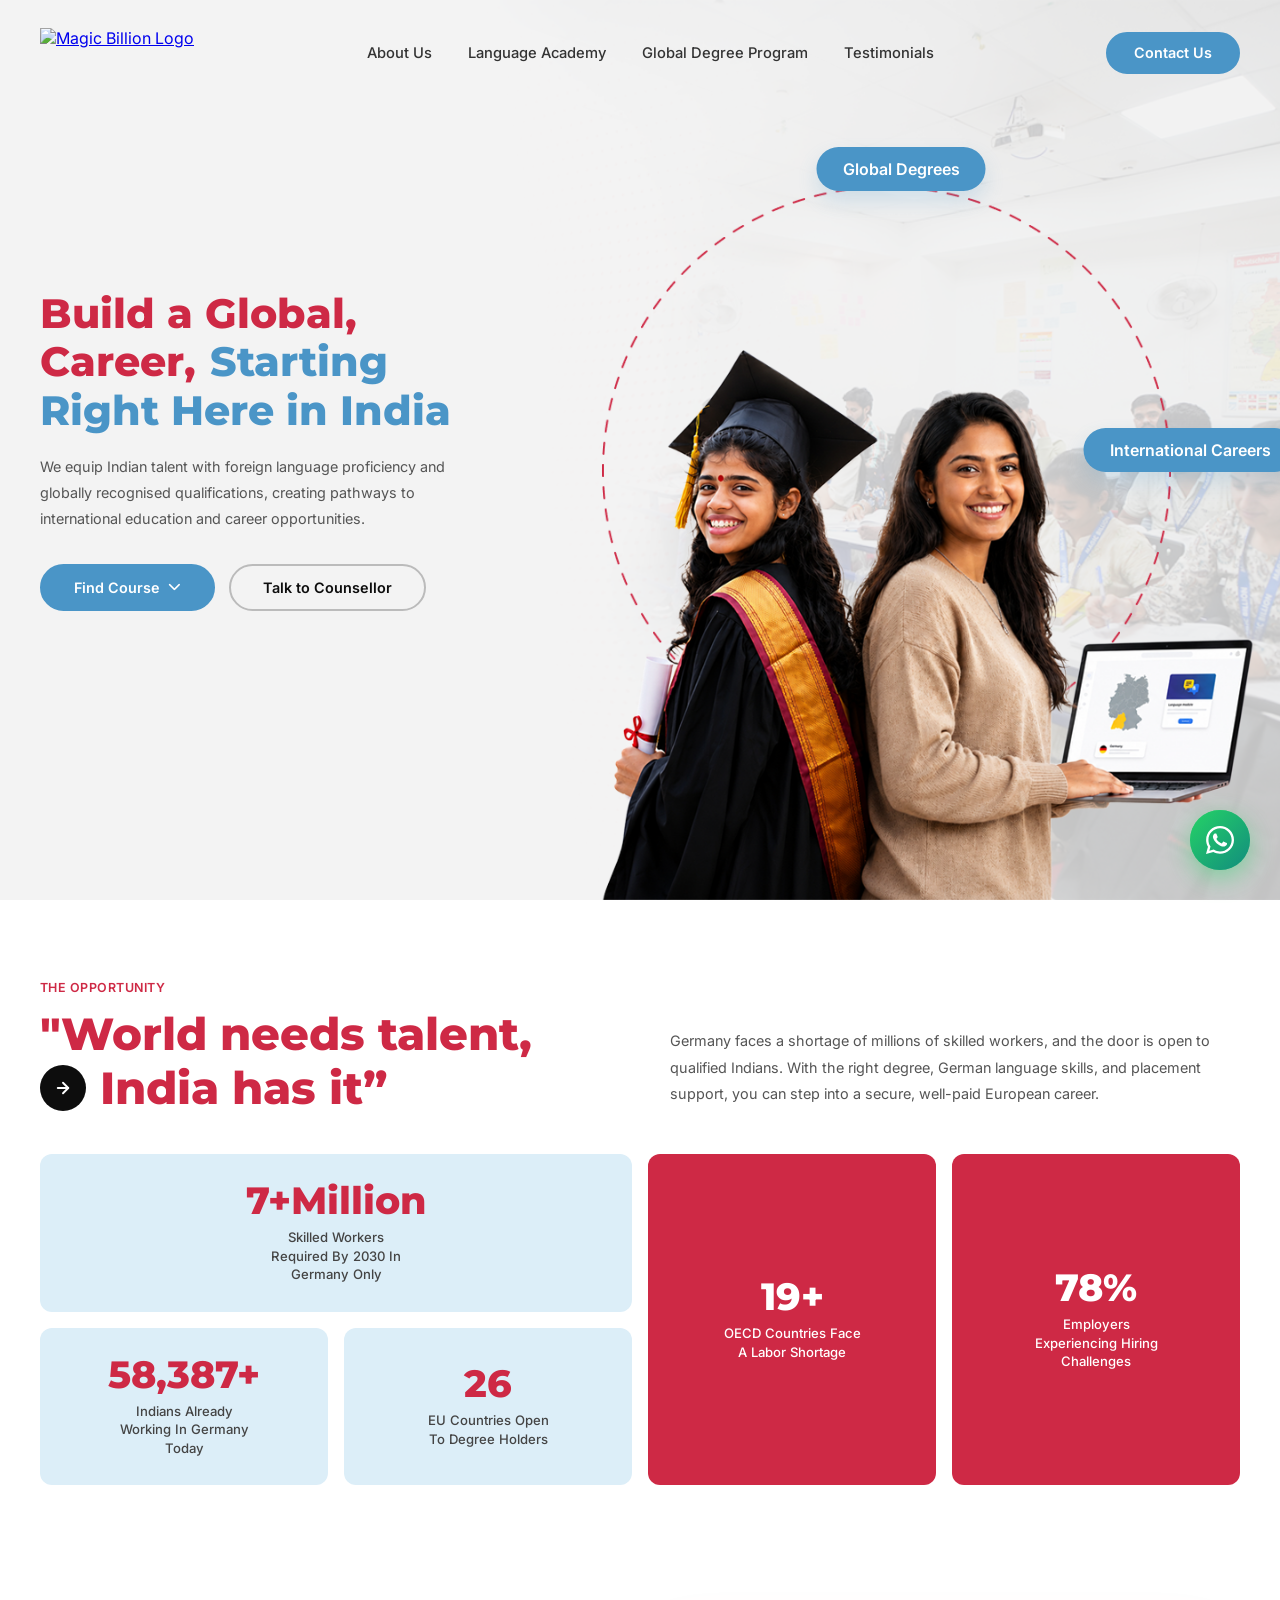
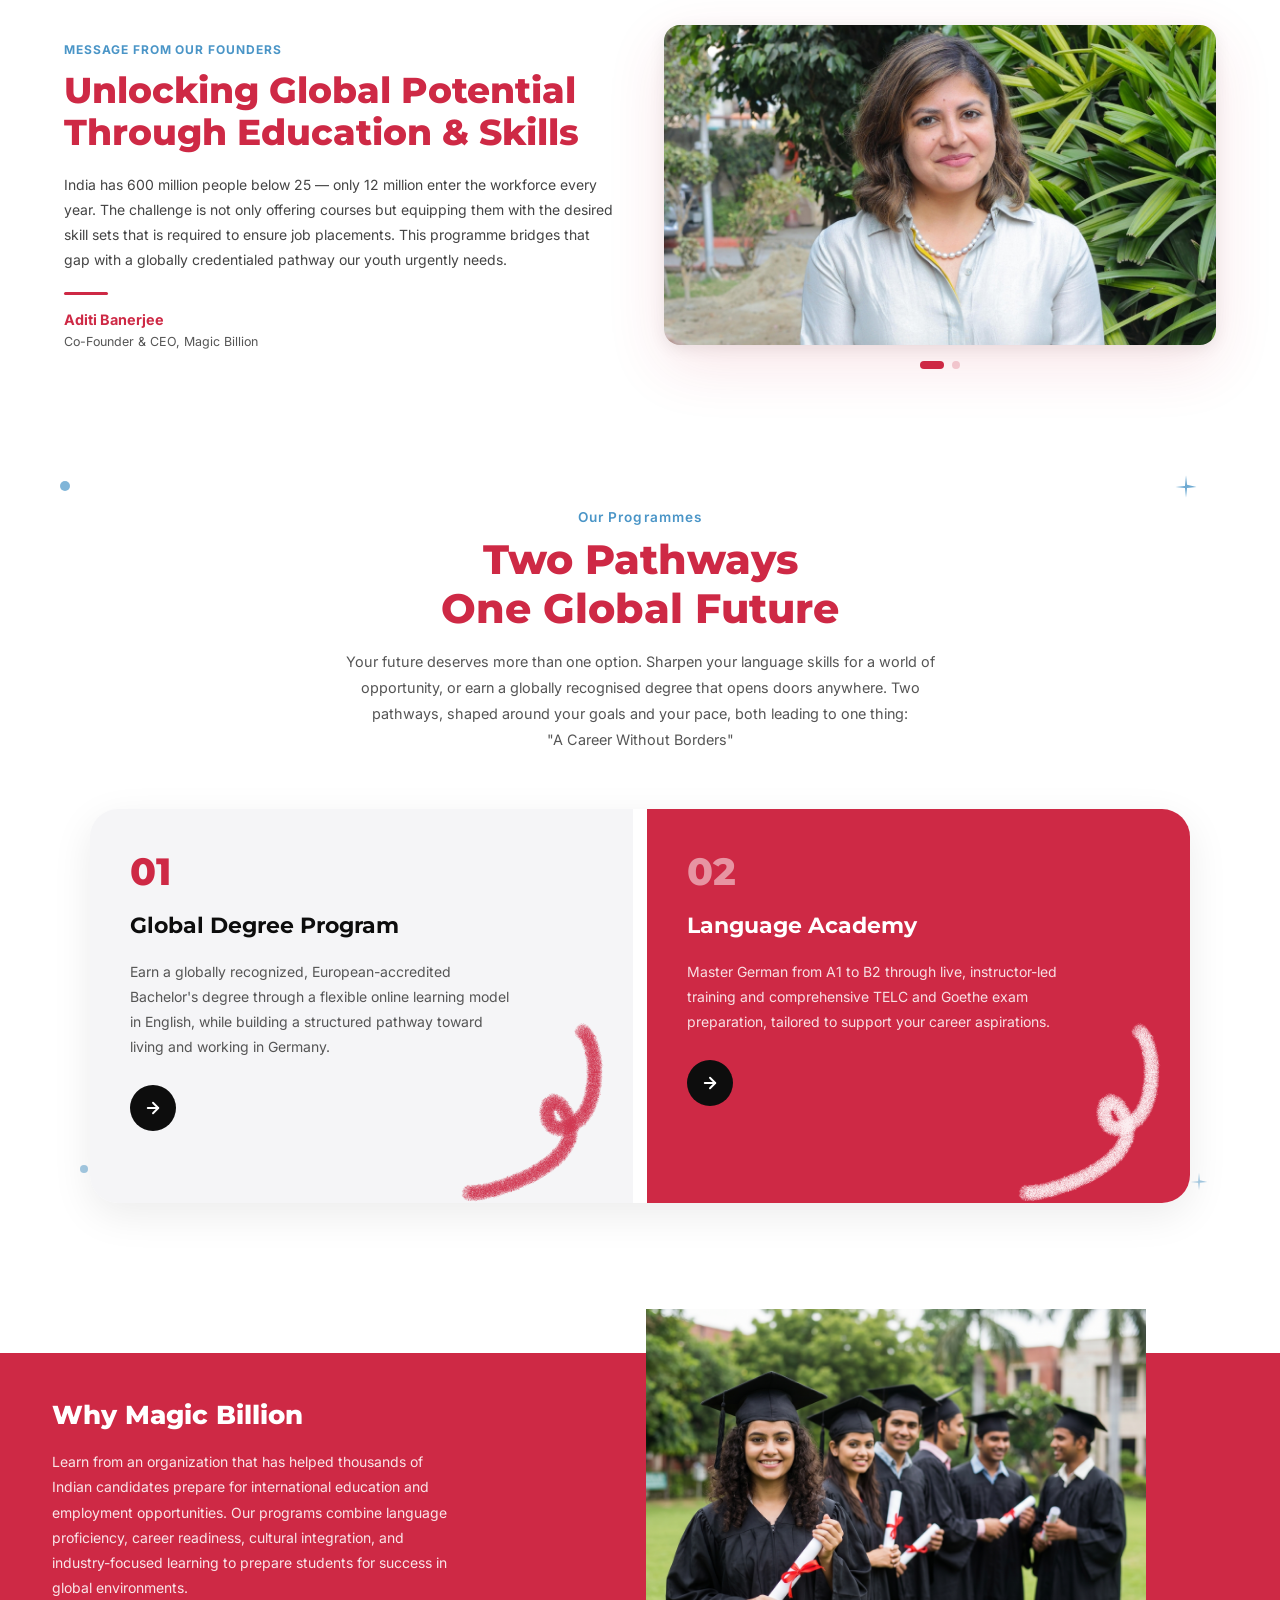
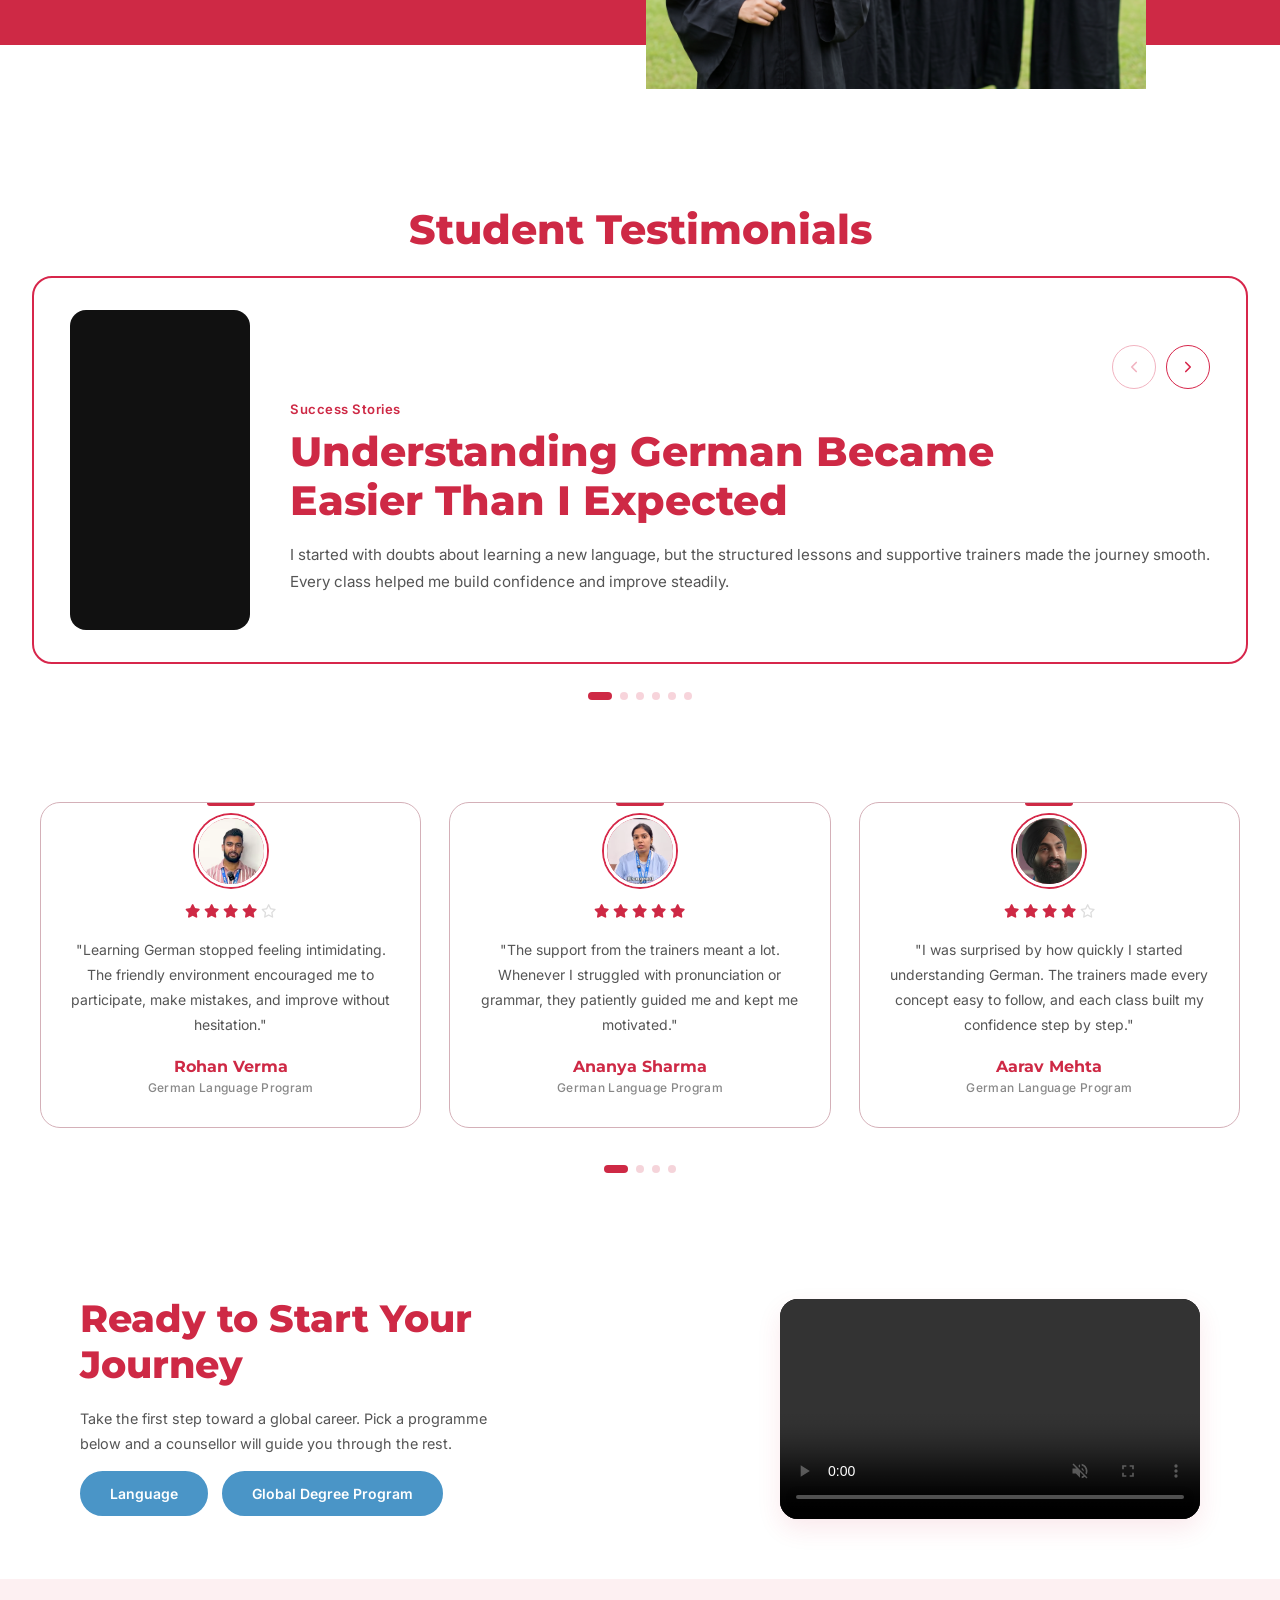
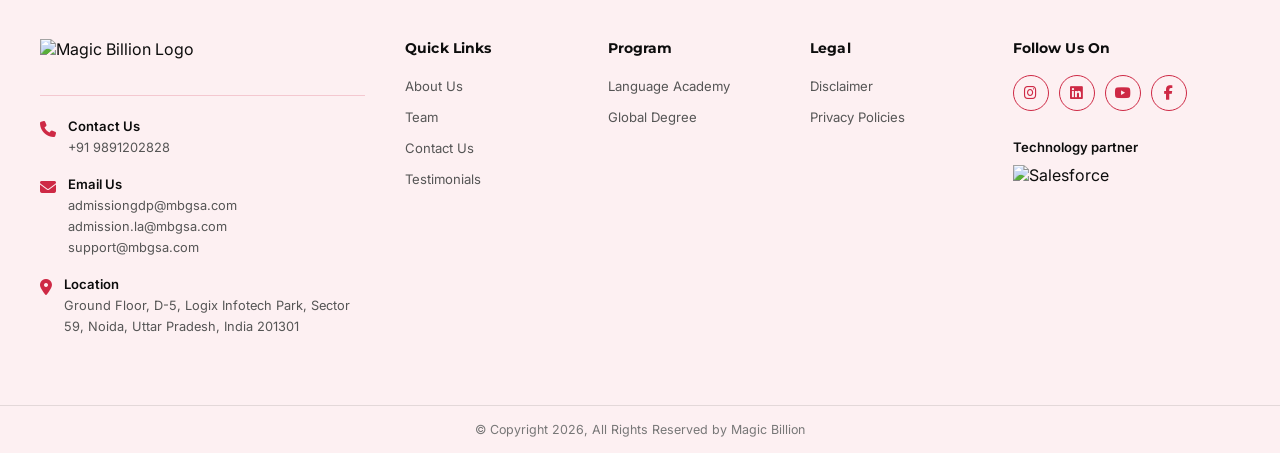
==== commit ac736007: "feat: add google search console verification" ====
--- a/index.html
+++ b/index.html
@@ -3,6 +3,8 @@
   <head>
     <meta charset="UTF-8" />
     <meta name="viewport" content="width=device-width, initial-scale=1.0" />
+    <meta name="google-site-verification" content="XXXXXXXXXXXXXXXX" />
+
     <title>MAGIC BILLION</title>
     <link rel="stylesheet" href="/CSS//style.css" />
     <link rel="stylesheet" href="./CSS/whatsapp.css" />
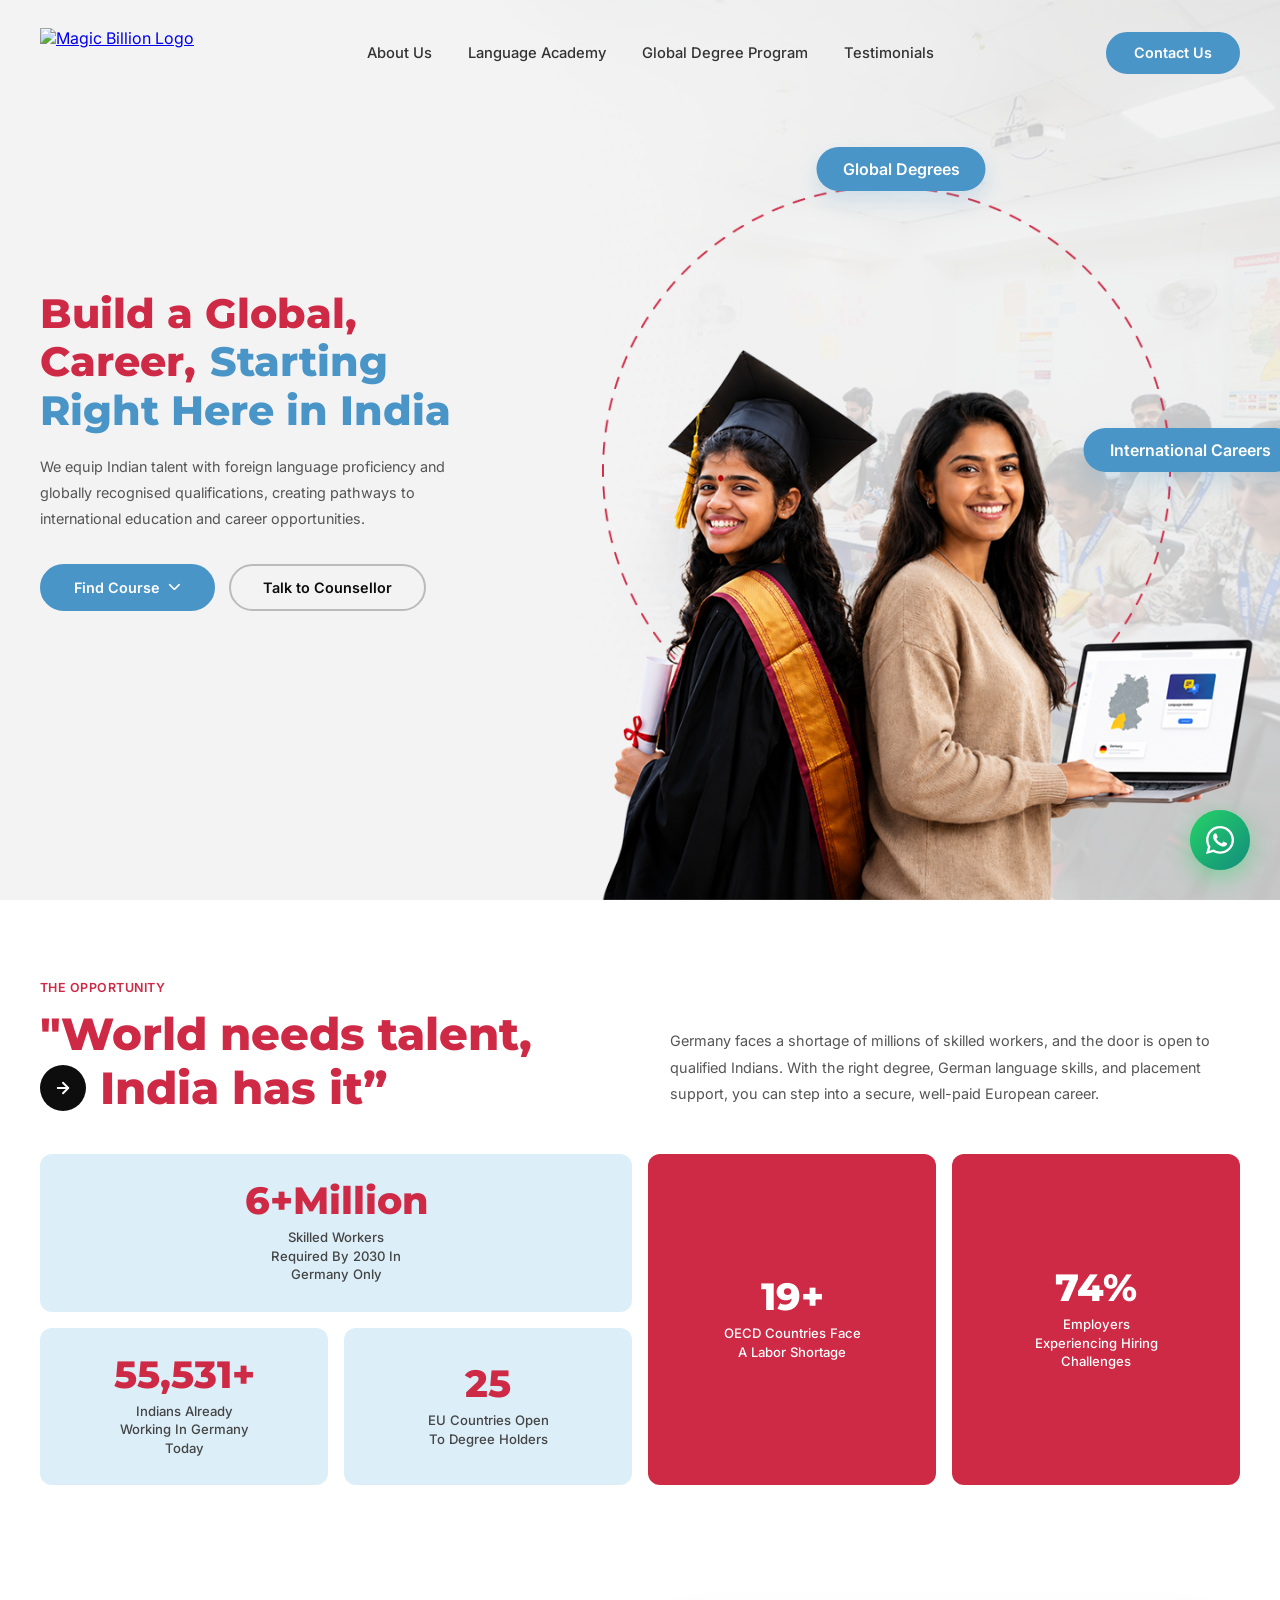
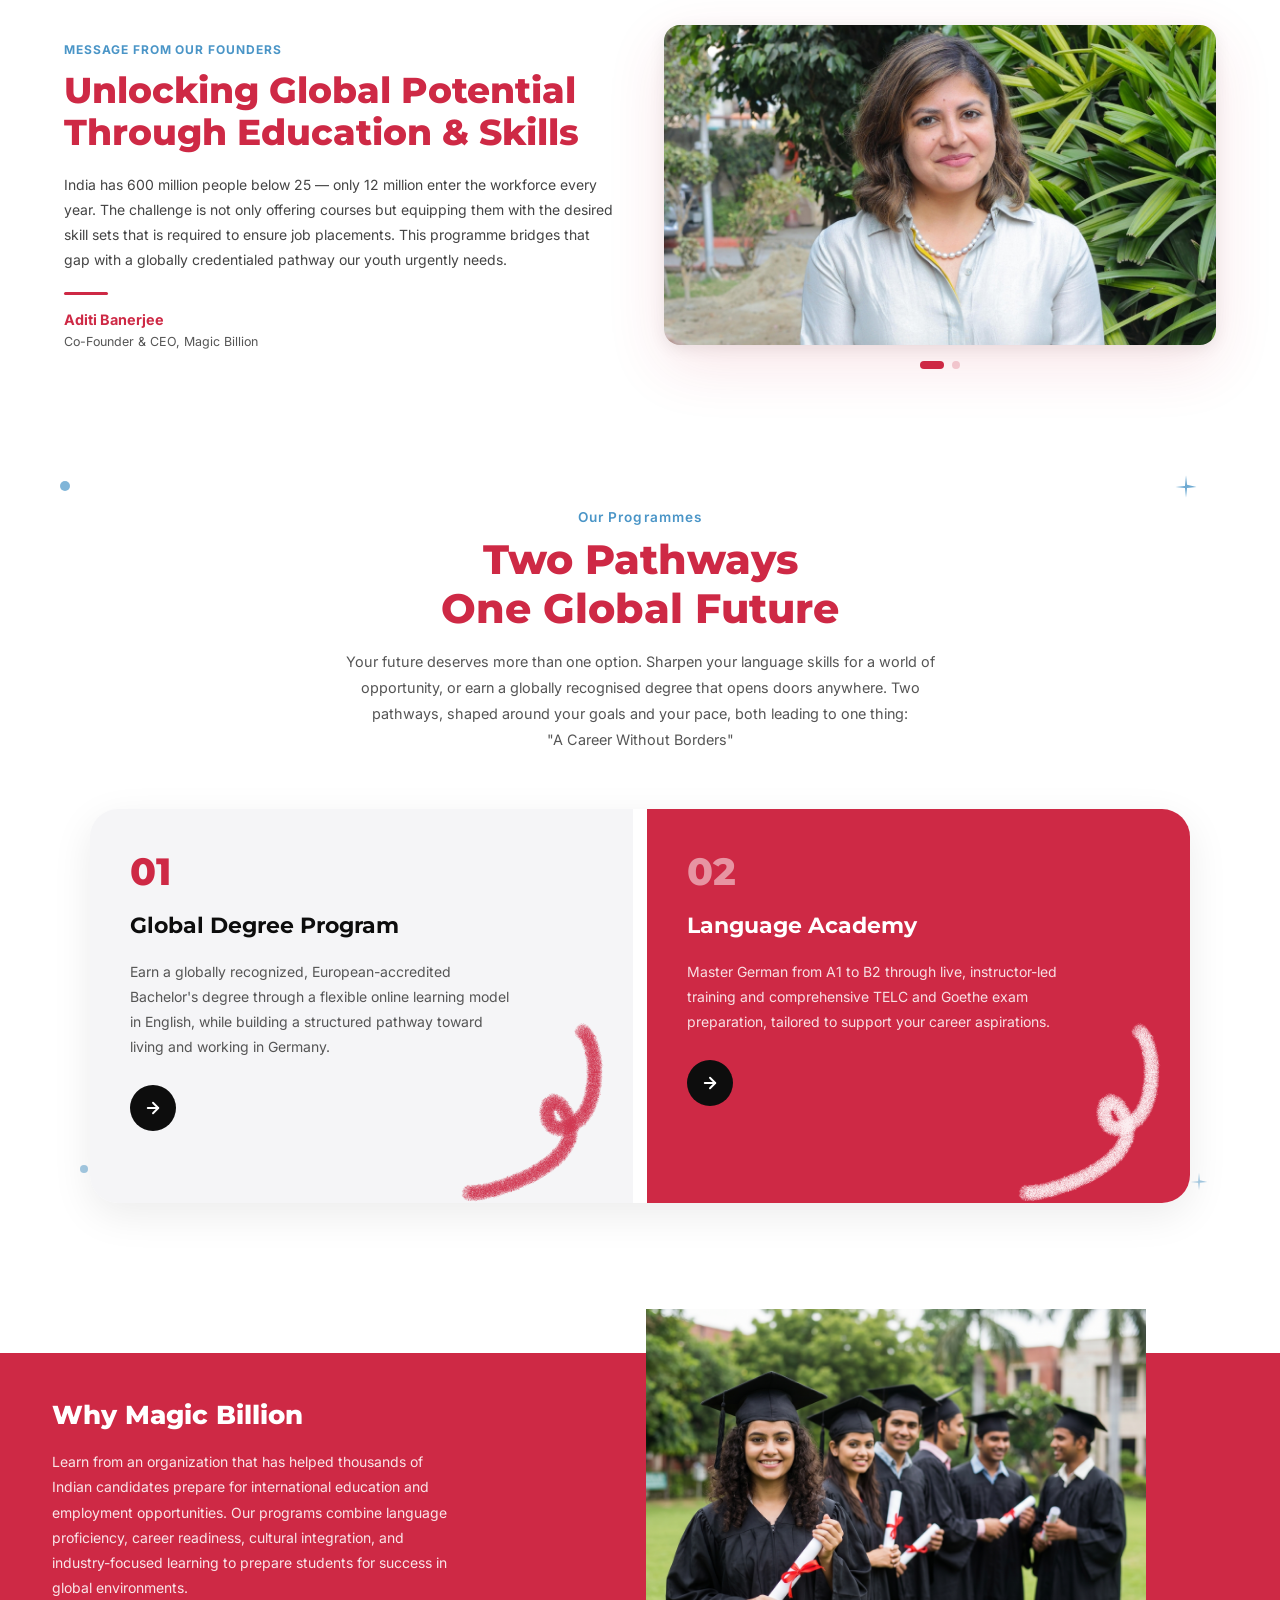
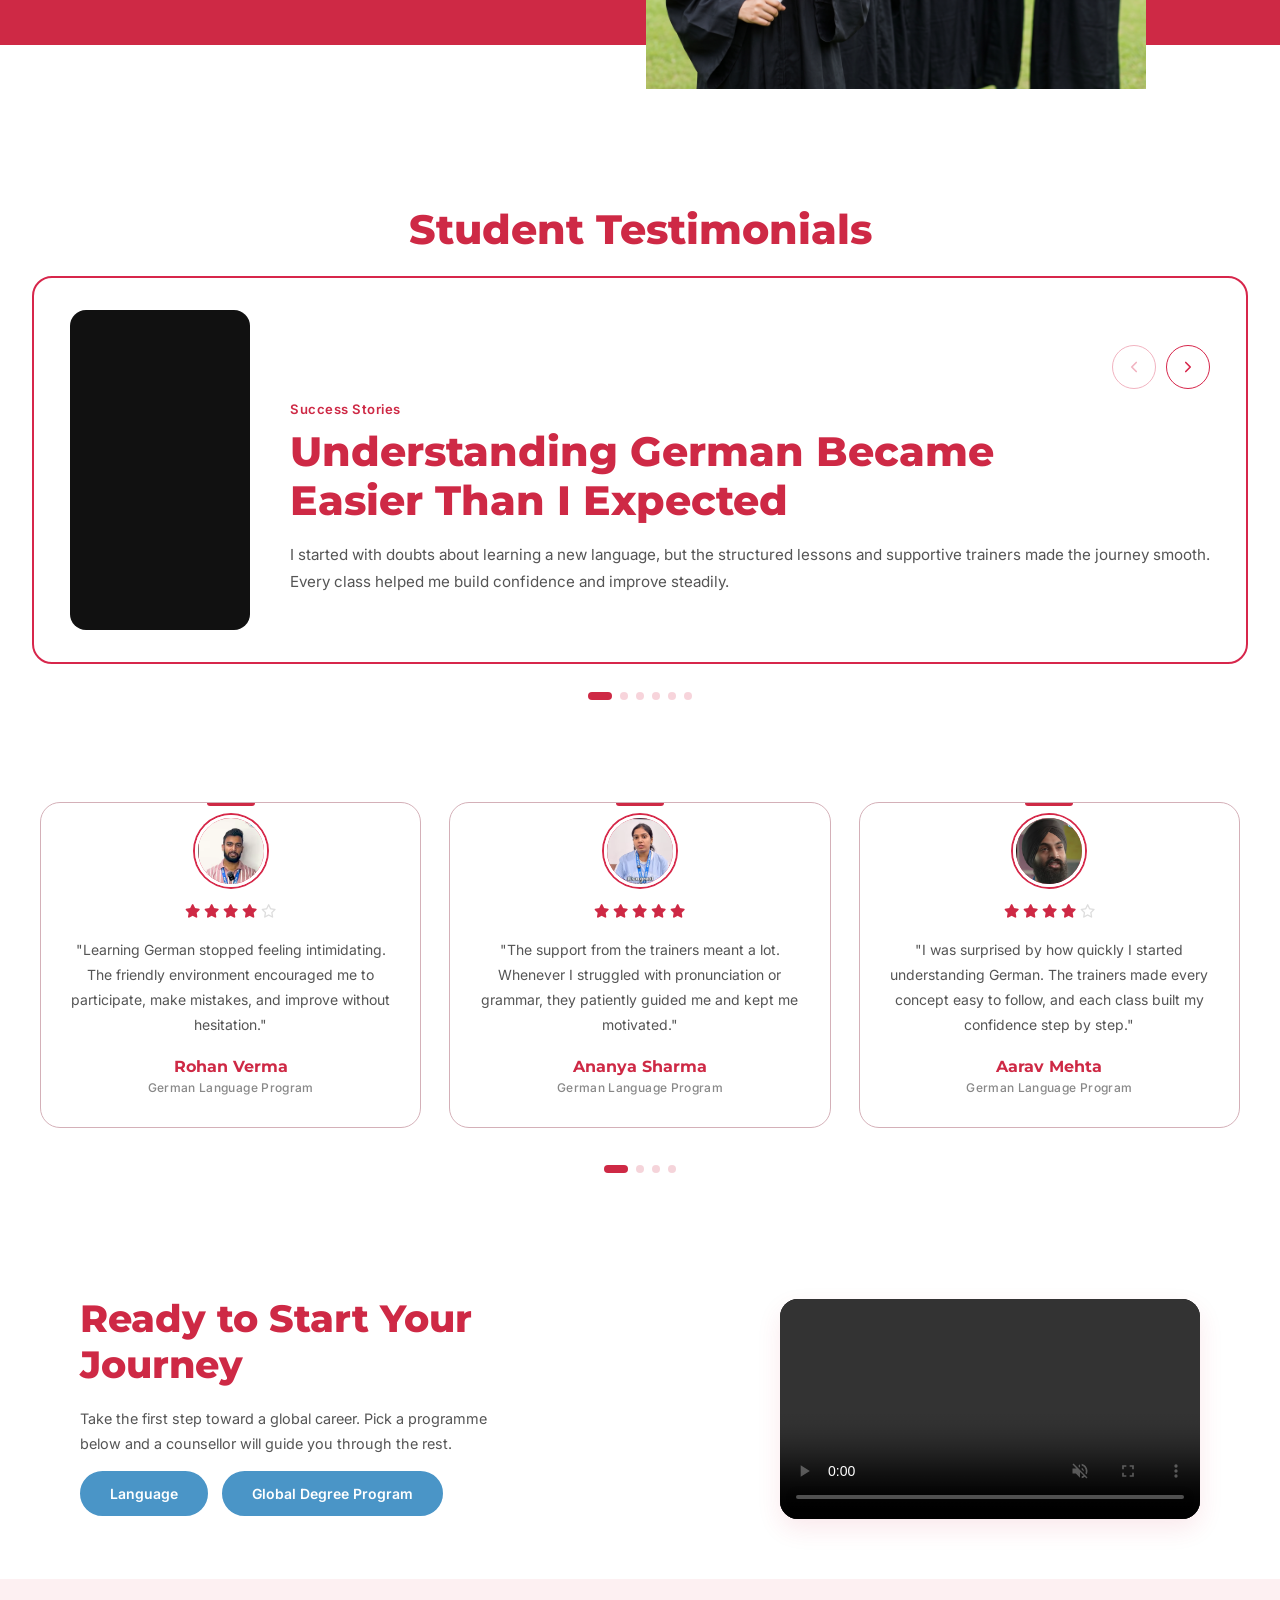
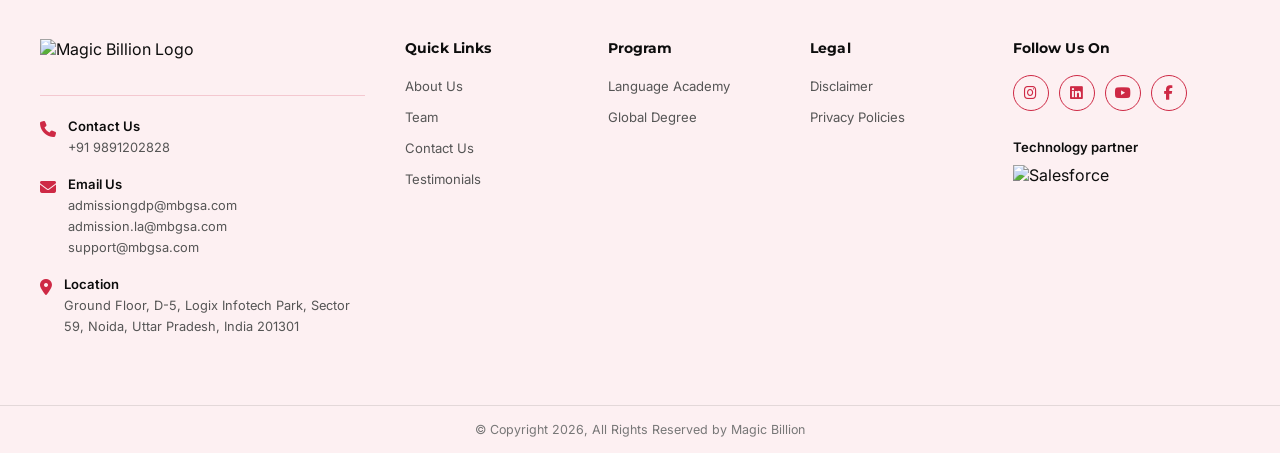
==== commit e05b7ae0: "updated intext.html page or seo" ====
--- a/index.html
+++ b/index.html
@@ -3,7 +3,10 @@
   <head>
     <meta charset="UTF-8" />
     <meta name="viewport" content="width=device-width, initial-scale=1.0" />
-    <meta name="google-site-verification" content="XXXXXXXXXXXXXXXX" />
+    <meta
+      name="google-site-verification"
+      content="uNqMhBcO30btqneNm0RPYMxYBvDQTqBLqwvgqCgw7tg"
+    />
 
     <title>MAGIC BILLION</title>
     <link rel="stylesheet" href="/CSS//style.css" />
